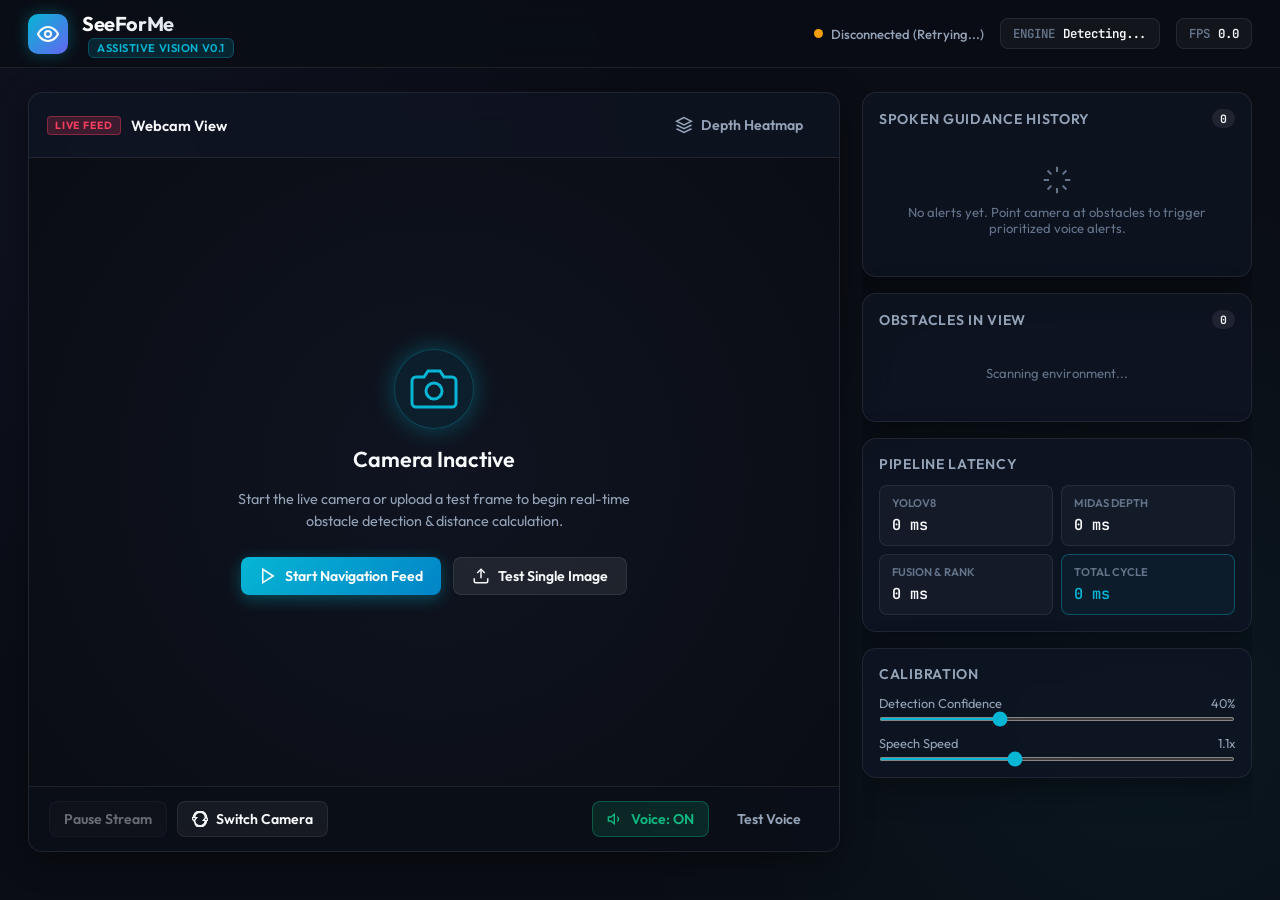
==== frontend/index.html @ 870d6bdd "feat: Implement SeeForMe perception pipeline, FastAPI backend, and dashboard" ====
<!DOCTYPE html>
<html lang="en">
<head>
  <meta charset="UTF-8">
  <meta name="viewport" content="width=device-width, initial-scale=1.0">
  <title>SeeForMe — AI Assistive Navigation</title>
  <link rel="preconnect" href="https://fonts.googleapis.com">
  <link rel="preconnect" href="https://fonts.gstatic.com" crossorigin>
  <link href="https://fonts.googleapis.com/css2?family=Outfit:wght@300;400;500;600;700&family=JetBrains+Mono:wght@400;500;600&display=swap" rel="stylesheet">
  <link rel="stylesheet" href="style.css">
</head>
<body>
  <div class="app-shell">
    <!-- Top Navigation Bar -->
    <header class="top-nav">
      <div class="brand">
        <div class="brand-icon">
          <svg width="24" height="24" viewBox="0 0 24 24" fill="none" stroke="currentColor" stroke-width="2" stroke-linecap="round" stroke-linejoin="round">
            <path d="M2 12s3-7 10-7 10 7 10 7-3 7-10 7-10-7-10-7Z"/>
            <circle cx="12" cy="12" r="3"/>
          </svg>
        </div>
        <div class="brand-text">
          <h1>SeeForMe</h1>
          <span class="badge">Assistive Vision v0.1</span>
        </div>
      </div>

      <div class="header-status">
        <div class="status-indicator">
          <span class="status-dot pulse" id="conn-dot"></span>
          <span id="conn-status">Connecting...</span>
        </div>
        <div class="hardware-chip" id="hw-chip">
          <span class="chip-label">ENGINE</span>
          <span class="chip-val" id="hw-name">Detecting...</span>
        </div>
        <div class="fps-chip">
          <span class="chip-label">FPS</span>
          <span class="chip-val" id="fps-val">0.0</span>
        </div>
      </div>
    </header>

    <!-- Main Workspace Grid -->
    <main class="main-layout">
      <!-- Left: Vision Feeds Area -->
      <section class="viewport-section">
        <div class="video-container glass-panel">
          <div class="viewport-header">
            <div class="feed-title">
              <span class="live-tag">LIVE FEED</span>
              <span id="active-cam-label">Webcam View</span>
            </div>
            <div class="viewport-actions">
              <button id="toggle-depth-btn" class="btn btn-ghost" title="Toggle Depth Map Overlay">
                <svg width="18" height="18" viewBox="0 0 24 24" fill="none" stroke="currentColor" stroke-width="2">
                  <polygon points="12 2 2 7 12 12 22 7 12 2"/>
                  <polyline points="2 17 12 22 22 17"/>
                  <polyline points="2 12 12 17 22 12"/>
                </svg>
                <span>Depth Heatmap</span>
              </button>
            </div>
          </div>

          <!-- Video & Overlay Canvas Container -->
          <div class="media-stage" id="media-stage">
            <video id="webcam" playsinline autoplay muted></video>
            <canvas id="overlay-canvas"></canvas>
            <!-- Depth Colormap Feed Overlay -->
            <img id="depth-img" alt="Depth Map" style="display: none;" />

            <!-- Idle / Start Placeholder Overlay -->
            <div class="viewport-idle-cover" id="idle-cover">
              <div class="idle-content">
                <div class="idle-icon-ring">
                  <svg width="48" height="48" viewBox="0 0 24 24" fill="none" stroke="currentColor" stroke-width="1.5">
                    <path d="M23 19a2 2 0 0 1-2 2H3a2 2 0 0 1-2-2V8a2 2 0 0 1 2-2h4l2-3h6l2 3h4a2 2 0 0 1 2 2z"/>
                    <circle cx="12" cy="13" r="4"/>
                  </svg>
                </div>
                <h3>Camera Inactive</h3>
                <p>Start the live camera or upload a test frame to begin real-time obstacle detection & distance calculation.</p>
                <div class="idle-actions">
                  <button id="start-cam-btn" class="btn btn-primary">
                    <svg width="18" height="18" viewBox="0 0 24 24" fill="none" stroke="currentColor" stroke-width="2">
                      <polygon points="5 3 19 12 5 21 5 3"/>
                    </svg>
                    <span>Start Navigation Feed</span>
                  </button>
                  <label class="btn btn-secondary file-upload-btn">
                    <input type="file" id="file-input" accept="image/*" style="display:none;">
                    <svg width="18" height="18" viewBox="0 0 24 24" fill="none" stroke="currentColor" stroke-width="2">
                      <path d="M21 15v4a2 2 0 0 1-2 2H5a2 2 0 0 1-2-2v-4"/>
                      <polyline points="17 8 12 3 7 8"/>
                      <line x1="12" y1="3" x2="12" y2="15"/>
                    </svg>
                    <span>Test Single Image</span>
                  </label>
                </div>
              </div>
            </div>

            <!-- Active Voice Toast Banner -->
            <div class="voice-alert-banner" id="voice-toast" style="display:none;">
              <div class="speaker-icon pulse">
                <svg width="22" height="22" viewBox="0 0 24 24" fill="none" stroke="currentColor" stroke-width="2">
                  <polygon points="11 5 6 9 2 9 2 15 6 15 11 19 11 5"/>
                  <path d="M19.07 4.93a10 10 0 0 1 0 14.14M15.54 8.46a5 5 0 0 1 0 7.07"/>
                </svg>
              </div>
              <div class="toast-content">
                <span class="toast-title">VOICE ALERT</span>
                <span class="toast-text" id="voice-toast-msg">Person, 2 meters ahead, slightly left.</span>
              </div>
            </div>
          </div>

          <!-- Bottom Control Bar -->
          <div class="feed-controls">
            <div class="control-group">
              <button id="cam-toggle-stream-btn" class="btn btn-control" disabled>
                <span id="cam-toggle-text">Pause Stream</span>
              </button>
              <button id="cam-flip-btn" class="btn btn-control" title="Switch Front/Back Camera">
                <svg width="16" height="16" viewBox="0 0 24 24" fill="none" stroke="currentColor" stroke-width="2">
                  <path d="M20 10c0-4.418-3.582-8-8-8s-8 3.582-8 8h3l-4 5-4-5h3c0-5.523 4.477-10 10-10s10 4.477 10 10z"/>
                  <path d="M4 14c0 4.418 3.582 8 8 8s8-3.582 8-8h-3l4-5 4 5h-3c0 5.523-4.477 10-10 10S4 19.523 4 14z"/>
                </svg>
                <span>Switch Camera</span>
              </button>
            </div>

            <div class="control-group audio-controls">
              <button id="audio-toggle-btn" class="btn btn-control active-audio" title="Toggle Spoken Speech">
                <svg id="audio-icon-on" width="16" height="16" viewBox="0 0 24 24" fill="none" stroke="currentColor" stroke-width="2">
                  <polygon points="11 5 6 9 2 9 2 15 6 15 11 19 11 5"/>
                  <path d="M15.54 8.46a5 5 0 0 1 0 7.07"/>
                </svg>
                <span id="audio-btn-text">Voice: ON</span>
              </button>
              <button id="test-speech-btn" class="btn btn-ghost" title="Test Web Speech Synthesis">
                <span>Test Voice</span>
              </button>
            </div>
          </div>
        </div>
      </section>

      <!-- Right: Telemetry, Alerts & Settings -->
      <aside class="sidebar-section">
        <!-- Spoken Alerts Log Card -->
        <div class="card glass-panel alerts-card">
          <div class="card-header">
            <h3>Spoken Guidance History</h3>
            <span class="count-badge" id="alerts-count">0</span>
          </div>
          <div class="alerts-log-container" id="alerts-log">
            <div class="empty-state" id="empty-alerts-placeholder">
              <svg width="32" height="32" viewBox="0 0 24 24" fill="none" stroke="currentColor" stroke-width="1.5">
                <path d="M12 2v4m0 12v4M4.93 4.93l2.83 2.83m8.48 8.48l2.83 2.83M2 12h4m12 0h4M4.93 19.07l2.83-2.83m8.48-8.48l2.83-2.83"/>
              </svg>
              <p>No alerts yet. Point camera at obstacles to trigger prioritized voice alerts.</p>
            </div>
          </div>
        </div>

        <!-- Real-time Obstacles in View -->
        <div class="card glass-panel objects-card">
          <div class="card-header">
            <h3>Obstacles in View</h3>
            <span class="count-badge" id="objects-count">0</span>
          </div>
          <div class="objects-list-container" id="objects-list">
            <div class="empty-state">
              <p>Scanning environment...</p>
            </div>
          </div>
        </div>

        <!-- Latency & Pipeline Metrics -->
        <div class="card glass-panel telemetry-card">
          <div class="card-header">
            <h3>Pipeline Latency</h3>
          </div>
          <div class="telemetry-grid">
            <div class="metric-box">
              <span class="metric-label">YOLOv8</span>
              <span class="metric-value" id="t-yolo">0 ms</span>
            </div>
            <div class="metric-box">
              <span class="metric-label">MiDaS Depth</span>
              <span class="metric-value" id="t-depth">0 ms</span>
            </div>
            <div class="metric-box">
              <span class="metric-label">Fusion & Rank</span>
              <span class="metric-value" id="t-fusion">0 ms</span>
            </div>
            <div class="metric-box highlight">
              <span class="metric-label">Total Cycle</span>
              <span class="metric-value" id="t-total">0 ms</span>
            </div>
          </div>
        </div>

        <!-- Tuning & Calibration Sliders -->
        <div class="card glass-panel settings-card">
          <div class="card-header">
            <h3>Calibration</h3>
          </div>
          <div class="settings-content">
            <div class="slider-control">
              <div class="slider-header">
                <label for="conf-slider">Detection Confidence</label>
                <span id="conf-val-label">40%</span>
              </div>
              <input type="range" id="conf-slider" min="20" max="80" value="40" step="5">
            </div>

            <div class="slider-control">
              <div class="slider-header">
                <label for="rate-slider">Speech Speed</label>
                <span id="rate-val-label">1.1x</span>
              </div>
              <input type="range" id="rate-slider" min="0.8" max="1.6" value="1.1" step="0.1">
            </div>
          </div>
        </div>
      </aside>
    </main>
  </div>

  <script src="app.js"></script>
</body>
</html>
---- frontend/style.css ----
:root {
  --bg-primary: #0a0d14;
  --bg-secondary: #101522;
  --bg-tertiary: #171f33;
  --panel-bg: rgba(16, 22, 36, 0.72);
  --panel-border: rgba(255, 255, 255, 0.08);
  --panel-hover: rgba(255, 255, 255, 0.12);

  --accent-cyan: #06b6d4;
  --accent-cyan-glow: rgba(6, 182, 212, 0.35);
  --accent-emerald: #10b981;
  --accent-amber: #f59e0b;
  --accent-rose: #f43f5e;
  --accent-indigo: #6366f1;

  --text-main: #f8fafc;
  --text-muted: #94a3b8;
  --text-faint: #64748b;

  --font-display: 'Outfit', -apple-system, BlinkMacSystemFont, sans-serif;
  --font-mono: 'JetBrains Mono', monospace;

  --radius-sm: 8px;
  --radius-md: 14px;
  --radius-lg: 20px;
}

* {
  box-sizing: border-box;
  margin: 0;
  padding: 0;
}

body {
  background-color: var(--bg-primary);
  color: var(--text-main);
  font-family: var(--font-display);
  min-height: 100vh;
  overflow-x: hidden;
  background-image: 
    radial-gradient(circle at 10% 20%, rgba(99, 102, 241, 0.06) 0%, transparent 40%),
    radial-gradient(circle at 90% 80%, rgba(6, 182, 212, 0.06) 0%, transparent 40%);
}

.app-shell {
  display: flex;
  flex-direction: column;
  min-height: 100vh;
}

/* Glassmorphism panel helper */
.glass-panel {
  background: var(--panel-bg);
  backdrop-filter: blur(16px);
  -webkit-backdrop-filter: blur(16px);
  border: 1px solid var(--panel-border);
  border-radius: var(--radius-md);
  box-shadow: 0 8px 32px 0 rgba(0, 0, 0, 0.36);
}

/* Top Navigation Bar */
.top-nav {
  height: 68px;
  display: flex;
  align-items: center;
  justify-content: space-between;
  padding: 0 28px;
  border-bottom: 1px solid var(--panel-border);
  background: rgba(10, 13, 20, 0.85);
  backdrop-filter: blur(12px);
  position: sticky;
  top: 0;
  z-index: 50;
}

.brand {
  display: flex;
  align-items: center;
  gap: 14px;
}

.brand-icon {
  width: 40px;
  height: 40px;
  border-radius: 10px;
  background: linear-gradient(135deg, var(--accent-cyan), var(--accent-indigo));
  display: flex;
  align-items: center;
  justify-content: center;
  color: #fff;
  box-shadow: 0 0 16px var(--accent-cyan-glow);
}

.brand-text h1 {
  font-size: 1.25rem;
  font-weight: 700;
  letter-spacing: -0.02em;
  background: linear-gradient(to right, #ffffff, #cbd5e1);
  -webkit-background-clip: text;
  -webkit-text-fill-color: transparent;
}

.badge {
  font-size: 0.7rem;
  font-weight: 600;
  text-transform: uppercase;
  letter-spacing: 0.05em;
  background: rgba(6, 182, 212, 0.15);
  color: var(--accent-cyan);
  padding: 2px 8px;
  border-radius: 6px;
  border: 1px solid rgba(6, 182, 212, 0.3);
  margin-left: 6px;
}

.header-status {
  display: flex;
  align-items: center;
  gap: 16px;
}

.status-indicator {
  display: flex;
  align-items: center;
  gap: 8px;
  font-size: 0.82rem;
  font-weight: 500;
  color: var(--text-muted);
}

.status-dot {
  width: 9px;
  height: 9px;
  border-radius: 50%;
  background-color: var(--accent-amber);
}

.status-dot.active {
  background-color: var(--accent-emerald);
  box-shadow: 0 0 10px rgba(16, 185, 129, 0.6);
}

.pulse {
  animation: pulse-glow 2s infinite ease-in-out;
}

@keyframes pulse-glow {
  0%, 100% { opacity: 1; transform: scale(1); }
  50% { opacity: 0.5; transform: scale(0.9); }
}

.hardware-chip, .fps-chip {
  display: flex;
  align-items: center;
  gap: 8px;
  background: rgba(255, 255, 255, 0.04);
  border: 1px solid var(--panel-border);
  padding: 6px 12px;
  border-radius: 8px;
  font-family: var(--font-mono);
  font-size: 0.78rem;
}

.chip-label {
  color: var(--text-faint);
  font-weight: 600;
}

.chip-val {
  color: var(--text-main);
  font-weight: 600;
}

/* Main Layout Grid */
.main-layout {
  flex: 1;
  display: grid;
  grid-template-columns: 1fr 390px;
  gap: 22px;
  padding: 24px 28px;
  max-width: 1720px;
  width: 100%;
  margin: 0 auto;
}

@media (max-width: 1080px) {
  .main-layout {
    grid-template-columns: 1fr;
  }
}

/* Left: Viewport Section */
.viewport-section {
  display: flex;
  flex-direction: column;
}

.video-container {
  position: relative;
  display: flex;
  flex-direction: column;
  overflow: hidden;
  height: calc(100vh - 140px);
  min-height: 540px;
}

.viewport-header {
  display: flex;
  align-items: center;
  justify-content: space-between;
  padding: 14px 18px;
  border-bottom: 1px solid var(--panel-border);
}

.feed-title {
  display: flex;
  align-items: center;
  gap: 10px;
  font-weight: 600;
  font-size: 0.92rem;
}

.live-tag {
  background: rgba(244, 63, 94, 0.2);
  color: var(--accent-rose);
  border: 1px solid rgba(244, 63, 94, 0.4);
  font-size: 0.65rem;
  font-weight: 700;
  letter-spacing: 0.08em;
  padding: 2px 7px;
  border-radius: 4px;
}

/* Stage Area (Video + Canvas + Depth Overlay) */
.media-stage {
  position: relative;
  flex: 1;
  background: #000;
  display: flex;
  align-items: center;
  justify-content: center;
  overflow: hidden;
}

#webcam, #overlay-canvas, #depth-img {
  position: absolute;
  top: 0;
  left: 0;
  width: 100%;
  height: 100%;
  object-fit: contain;
}

#overlay-canvas {
  z-index: 10;
  pointer-events: none;
}

#depth-img {
  z-index: 5;
  opacity: 0.9;
  filter: contrast(1.1);
}

/* Idle Cover Placeholder */
.viewport-idle-cover {
  position: absolute;
  inset: 0;
  background: radial-gradient(circle at center, rgba(16, 21, 34, 0.95), rgba(10, 13, 20, 0.98));
  display: flex;
  align-items: center;
  justify-content: center;
  z-index: 20;
  padding: 24px;
}

.idle-content {
  text-align: center;
  max-width: 440px;
  display: flex;
  flex-direction: column;
  align-items: center;
  gap: 16px;
}

.idle-icon-ring {
  width: 80px;
  height: 80px;
  border-radius: 50%;
  background: rgba(6, 182, 212, 0.08);
  border: 1px solid rgba(6, 182, 212, 0.25);
  display: flex;
  align-items: center;
  justify-content: center;
  color: var(--accent-cyan);
  box-shadow: 0 0 24px var(--accent-cyan-glow);
}

.idle-content h3 {
  font-size: 1.35rem;
  font-weight: 600;
}

.idle-content p {
  color: var(--text-muted);
  font-size: 0.9rem;
  line-height: 1.5;
}

.idle-actions {
  display: flex;
  gap: 12px;
  margin-top: 8px;
}

/* Voice Toast Banner */
.voice-alert-banner {
  position: absolute;
  bottom: 20px;
  left: 50%;
  transform: translateX(-50%);
  background: rgba(16, 22, 36, 0.88);
  border: 1px solid var(--accent-cyan);
  box-shadow: 0 8px 32px var(--accent-cyan-glow);
  backdrop-filter: blur(12px);
  padding: 12px 20px;
  border-radius: 30px;
  display: flex;
  align-items: center;
  gap: 14px;
  z-index: 30;
  max-width: 90%;
  animation: slide-up 0.3s cubic-bezier(0.16, 1, 0.3, 1);
}

@keyframes slide-up {
  from { opacity: 0; transform: translate(-50%, 15px); }
  to { opacity: 1; transform: translate(-50%, 0); }
}

.speaker-icon {
  color: var(--accent-cyan);
  display: flex;
  align-items: center;
}

.toast-content {
  display: flex;
  flex-direction: column;
}

.toast-title {
  font-size: 0.65rem;
  font-weight: 700;
  letter-spacing: 0.08em;
  color: var(--accent-cyan);
}

.toast-text {
  font-size: 0.95rem;
  font-weight: 600;
  color: #fff;
}

/* Feed Controls Bar */
.feed-controls {
  padding: 14px 20px;
  border-top: 1px solid var(--panel-border);
  display: flex;
  align-items: center;
  justify-content: space-between;
  background: rgba(10, 13, 20, 0.7);
}

.control-group {
  display: flex;
  align-items: center;
  gap: 10px;
}

/* Buttons */
.btn {
  display: inline-flex;
  align-items: center;
  gap: 8px;
  font-family: var(--font-display);
  font-size: 0.88rem;
  font-weight: 600;
  padding: 9px 18px;
  border-radius: var(--radius-sm);
  cursor: pointer;
  transition: all 0.2s ease;
  border: none;
}

.btn-primary {
  background: linear-gradient(135deg, var(--accent-cyan), #0284c7);
  color: #fff;
  box-shadow: 0 4px 16px var(--accent-cyan-glow);
}

.btn-primary:hover {
  transform: translateY(-1px);
  box-shadow: 0 6px 20px var(--accent-cyan-glow);
}

.btn-secondary {
  background: rgba(255, 255, 255, 0.08);
  color: var(--text-main);
  border: 1px solid var(--panel-border);
}

.btn-secondary:hover {
  background: rgba(255, 255, 255, 0.14);
}

.btn-control {
  background: rgba(255, 255, 255, 0.05);
  color: var(--text-main);
  border: 1px solid var(--panel-border);
  padding: 8px 14px;
}

.btn-control:hover:not(:disabled) {
  background: rgba(255, 255, 255, 0.1);
  border-color: var(--panel-hover);
}

.btn-control:disabled {
  opacity: 0.4;
  cursor: not-allowed;
}

.btn-control.active-audio {
  background: rgba(16, 185, 129, 0.15);
  color: var(--accent-emerald);
  border-color: rgba(16, 185, 129, 0.35);
}

.btn-ghost {
  background: transparent;
  color: var(--text-muted);
}

.btn-ghost:hover {
  color: var(--text-main);
  background: rgba(255, 255, 255, 0.05);
}

/* Sidebar & Cards */
.sidebar-section {
  display: flex;
  flex-direction: column;
  gap: 16px;
  overflow-y: auto;
  max-height: calc(100vh - 140px);
}

.card {
  padding: 16px;
  display: flex;
  flex-direction: column;
}

.card-header {
  display: flex;
  align-items: center;
  justify-content: space-between;
  margin-bottom: 12px;
}

.card-header h3 {
  font-size: 0.88rem;
  font-weight: 600;
  text-transform: uppercase;
  letter-spacing: 0.05em;
  color: var(--text-muted);
}

.count-badge {
  font-size: 0.72rem;
  font-family: var(--font-mono);
  font-weight: 600;
  background: rgba(255, 255, 255, 0.08);
  padding: 2px 8px;
  border-radius: 12px;
  color: var(--text-main);
}

/* Alerts Log */
.alerts-log-container {
  display: flex;
  flex-direction: column;
  gap: 8px;
  max-height: 180px;
  overflow-y: auto;
}

.alert-item {
  display: flex;
  align-items: flex-start;
  gap: 10px;
  background: rgba(255, 255, 255, 0.03);
  border-left: 3px solid var(--accent-cyan);
  padding: 8px 12px;
  border-radius: 4px;
  font-size: 0.84rem;
  animation: fade-in 0.25s ease;
}

.alert-item.urgent {
  border-left-color: var(--accent-rose);
  background: rgba(244, 63, 94, 0.08);
}

.alert-time {
  font-family: var(--font-mono);
  font-size: 0.72rem;
  color: var(--text-faint);
  margin-top: 2px;
}

.alert-text {
  flex: 1;
  color: var(--text-main);
  font-weight: 500;
}

@keyframes fade-in {
  from { opacity: 0; transform: translateY(-4px); }
  to { opacity: 1; transform: translateY(0); }
}

/* Objects List */
.objects-list-container {
  display: flex;
  flex-direction: column;
  gap: 6px;
  max-height: 150px;
  overflow-y: auto;
}

.object-pill {
  display: flex;
  align-items: center;
  justify-content: space-between;
  background: rgba(255, 255, 255, 0.04);
  padding: 6px 12px;
  border-radius: 6px;
  font-size: 0.82rem;
}

.obj-name {
  font-weight: 600;
  text-transform: capitalize;
}

.obj-meta {
  display: flex;
  align-items: center;
  gap: 8px;
}

.dist-tag {
  font-family: var(--font-mono);
  font-size: 0.75rem;
  font-weight: 600;
  padding: 2px 6px;
  border-radius: 4px;
  background: rgba(6, 182, 212, 0.15);
  color: var(--accent-cyan);
}

.dist-tag.close {
  background: rgba(244, 63, 94, 0.2);
  color: var(--accent-rose);
}

.bearing-tag {
  color: var(--text-muted);
  font-size: 0.74rem;
}

/* Telemetry Grid */
.telemetry-grid {
  display: grid;
  grid-template-columns: 1fr 1fr;
  gap: 8px;
}

.metric-box {
  background: rgba(255, 255, 255, 0.03);
  border: 1px solid var(--panel-border);
  padding: 10px 12px;
  border-radius: 8px;
  display: flex;
  flex-direction: column;
  gap: 4px;
}

.metric-box.highlight {
  border-color: rgba(6, 182, 212, 0.35);
  background: rgba(6, 182, 212, 0.05);
}

.metric-label {
  font-size: 0.7rem;
  font-weight: 600;
  color: var(--text-faint);
  text-transform: uppercase;
}

.metric-value {
  font-family: var(--font-mono);
  font-size: 0.95rem;
  font-weight: 600;
  color: var(--text-main);
}

.metric-box.highlight .metric-value {
  color: var(--accent-cyan);
}

/* Settings Sliders */
.settings-content {
  display: flex;
  flex-direction: column;
  gap: 14px;
}

.slider-control {
  display: flex;
  flex-direction: column;
  gap: 6px;
}

.slider-header {
  display: flex;
  justify-content: space-between;
  font-size: 0.8rem;
  color: var(--text-muted);
}

input[type="range"] {
  accent-color: var(--accent-cyan);
  height: 4px;
  border-radius: 2px;
  background: rgba(255, 255, 255, 0.1);
  cursor: pointer;
}

.empty-state {
  text-align: center;
  color: var(--text-faint);
  font-size: 0.82rem;
  padding: 24px 12px;
  display: flex;
  flex-direction: column;
  align-items: center;
  gap: 8px;
}
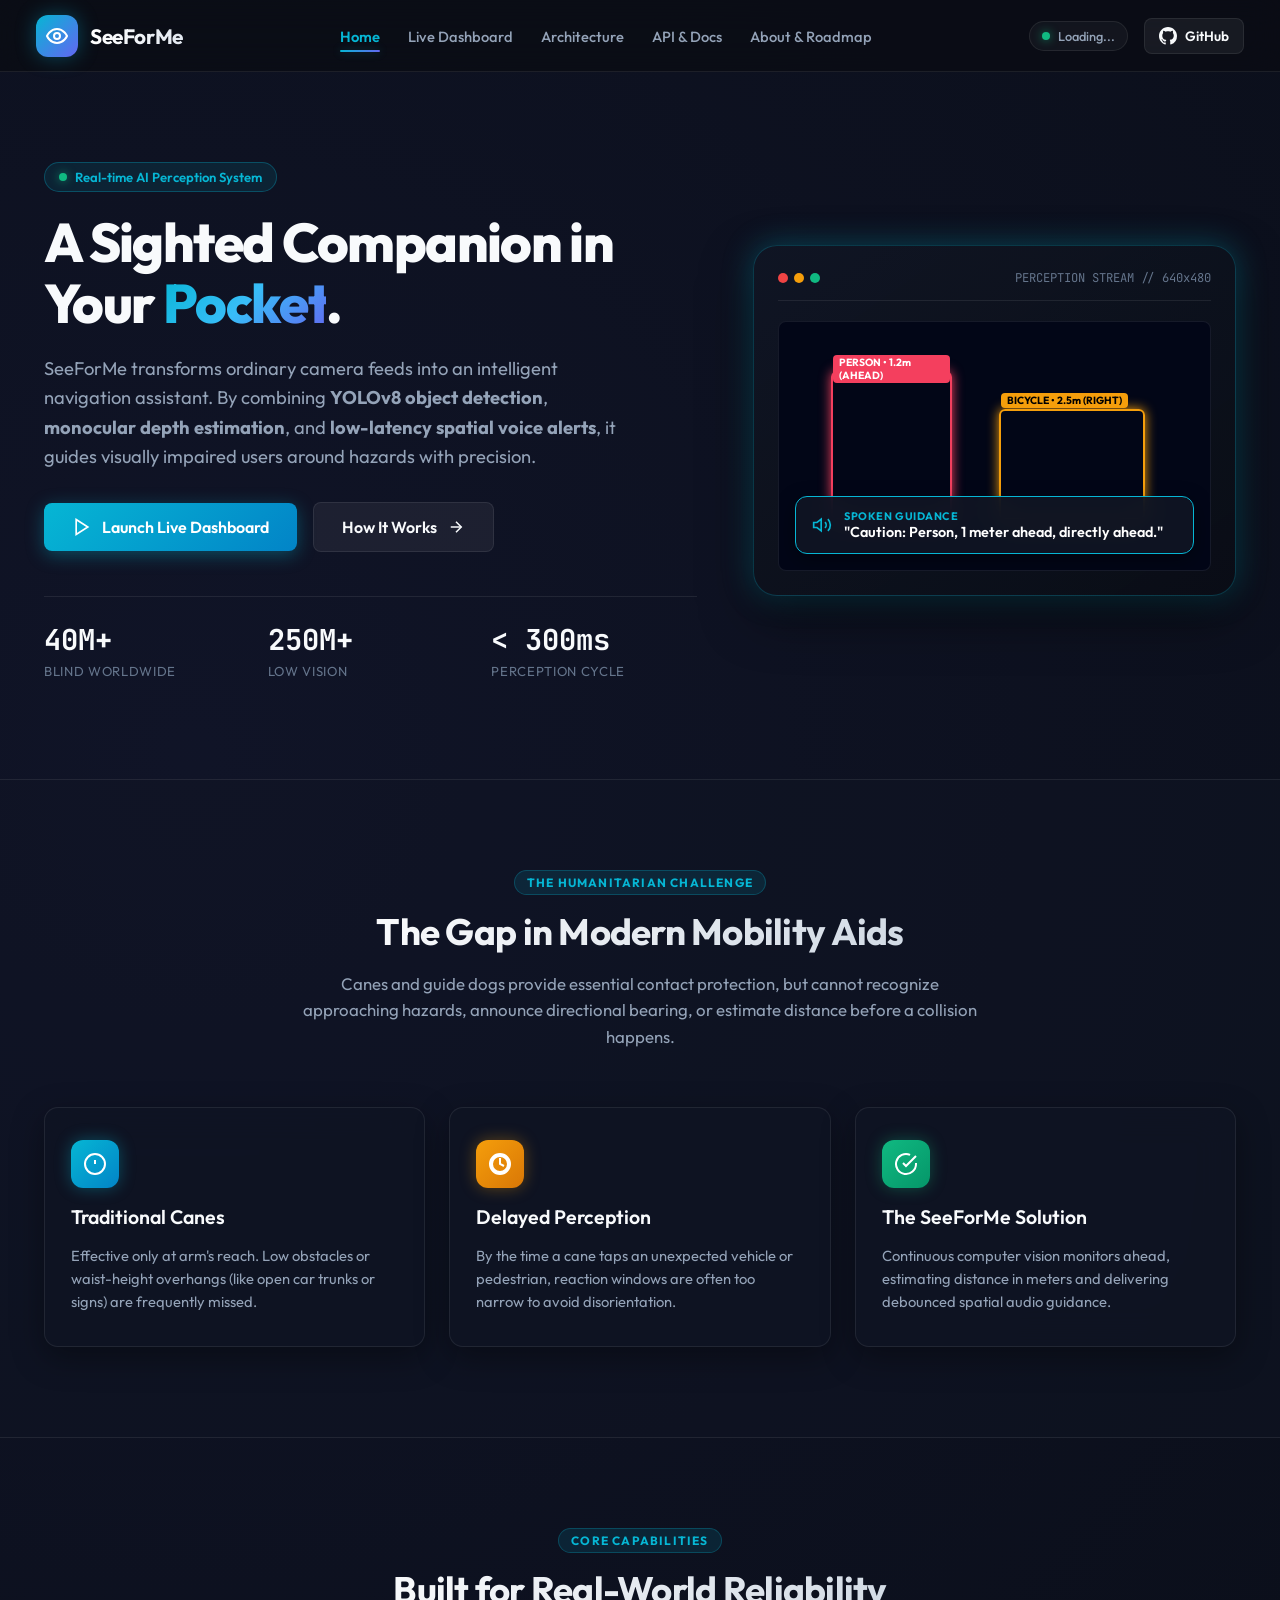
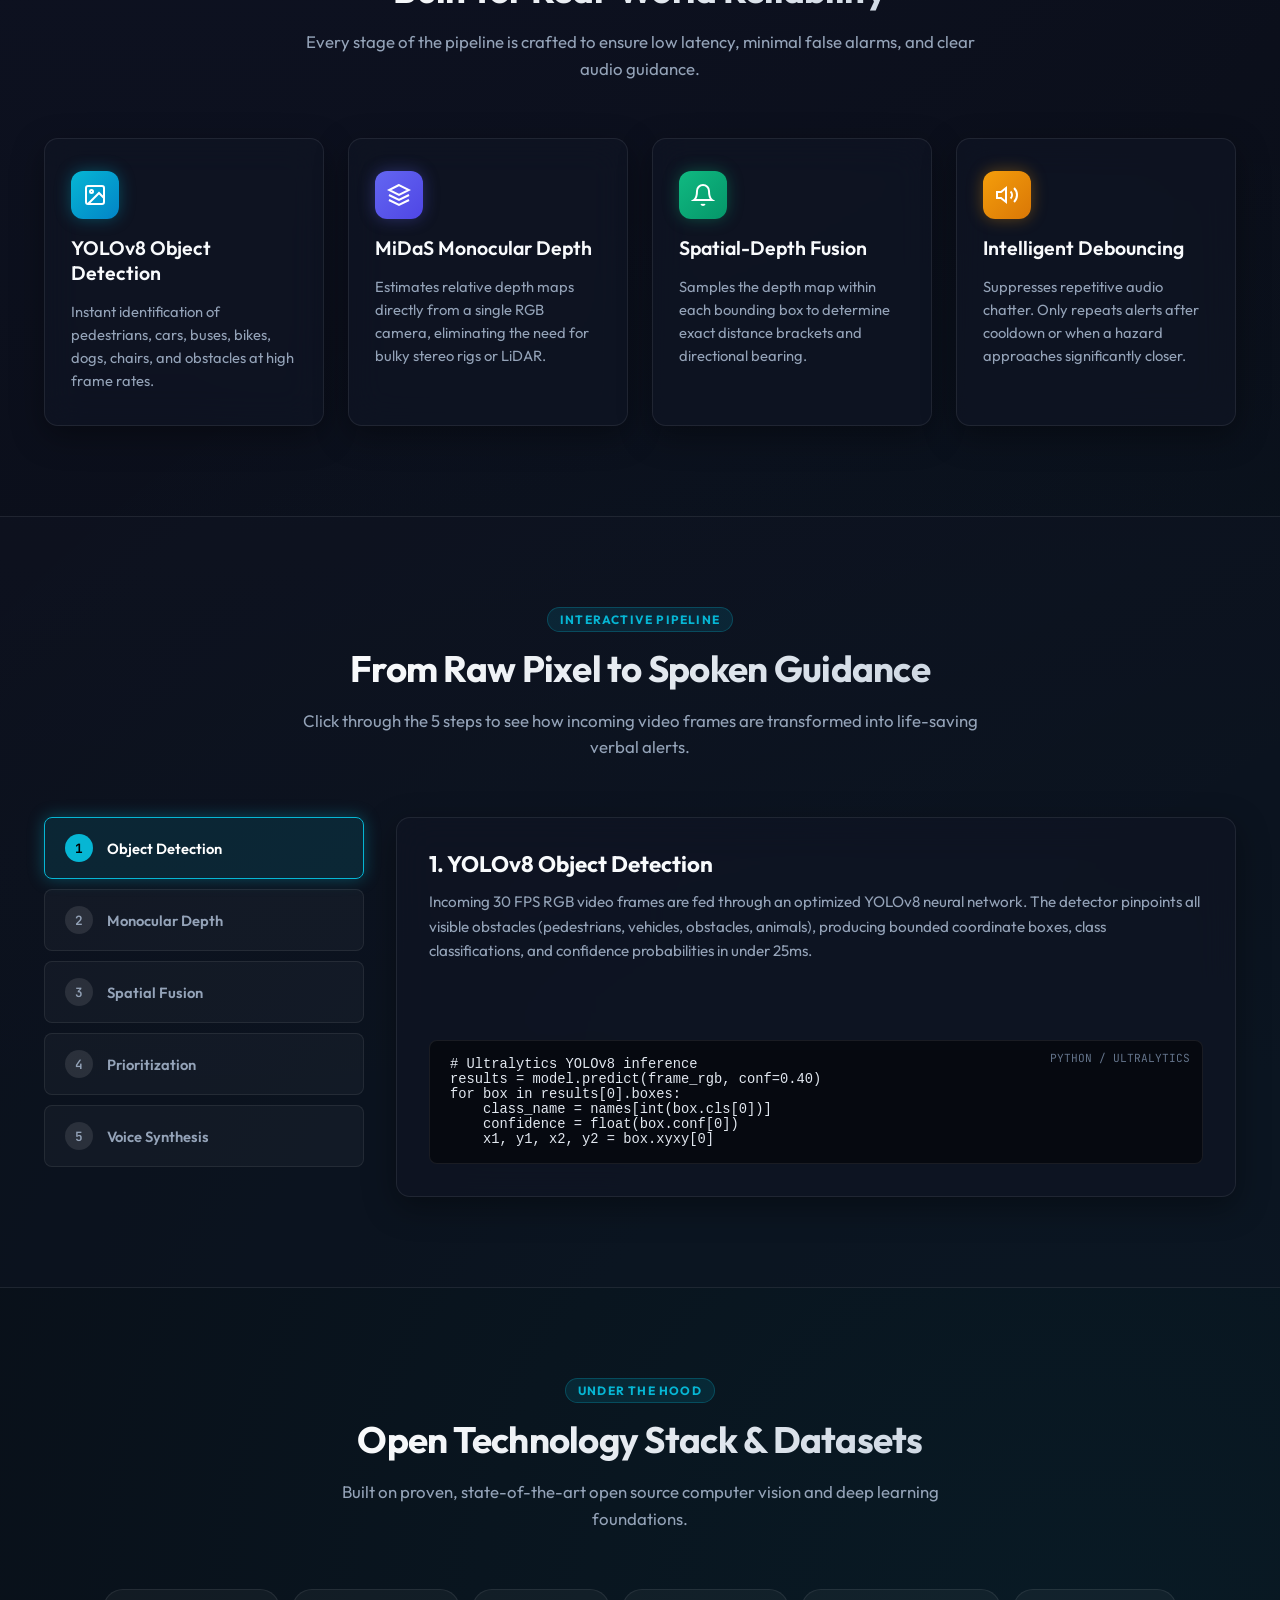
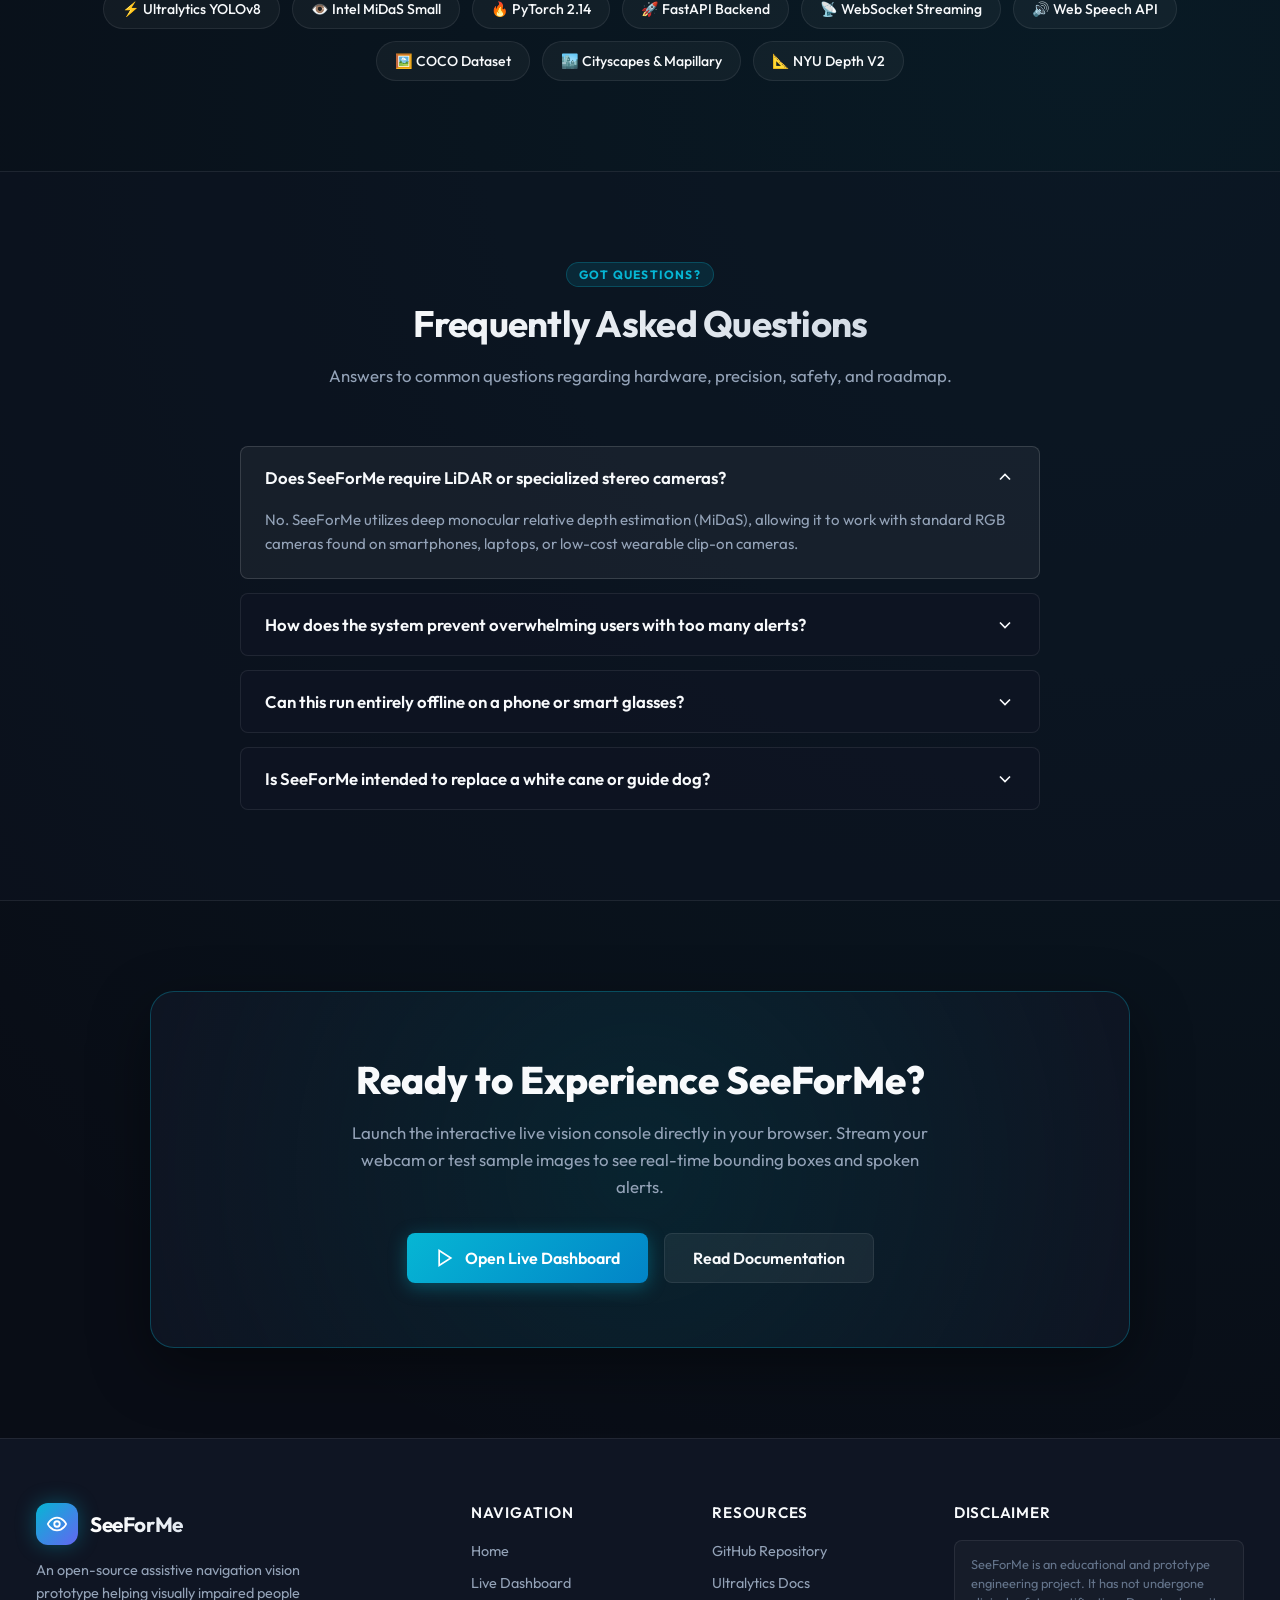
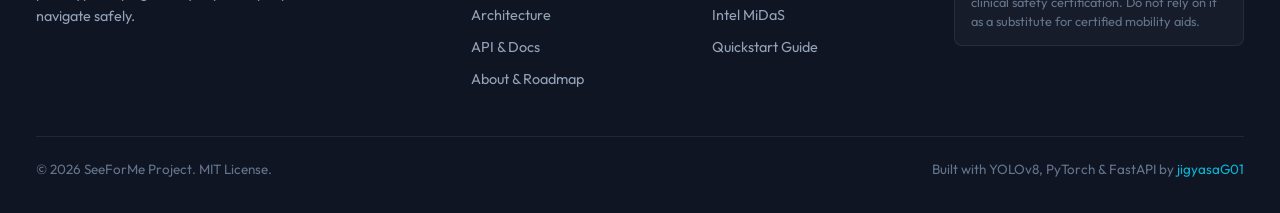
==== commit f96aa637: "feat: Add multi-page web platform and fix test image preview layer" ====
--- a/frontend/index.html
+++ b/frontend/index.html
@@ -3,234 +3,473 @@
 <head>
   <meta charset="UTF-8">
   <meta name="viewport" content="width=device-width, initial-scale=1.0">
-  <title>SeeForMe — AI Assistive Navigation</title>
+  <title>SeeForMe — AI Assistive Navigation for the Visually Impaired</title>
+  <meta name="description" content="A real-time computer vision pipeline that acts like a sighted companion, detecting hazards, estimating distances, and delivering spoken spatial alerts.">
   <link rel="preconnect" href="https://fonts.googleapis.com">
   <link rel="preconnect" href="https://fonts.gstatic.com" crossorigin>
-  <link href="https://fonts.googleapis.com/css2?family=Outfit:wght@300;400;500;600;700&family=JetBrains+Mono:wght@400;500;600&display=swap" rel="stylesheet">
+  <link href="https://fonts.googleapis.com/css2?family=Outfit:wght@300;400;500;600;700;800&family=JetBrains+Mono:wght@400;500;600&display=swap" rel="stylesheet">
   <link rel="stylesheet" href="style.css">
 </head>
-<body>
-  <div class="app-shell">
-    <!-- Top Navigation Bar -->
-    <header class="top-nav">
-      <div class="brand">
-        <div class="brand-icon">
-          <svg width="24" height="24" viewBox="0 0 24 24" fill="none" stroke="currentColor" stroke-width="2" stroke-linecap="round" stroke-linejoin="round">
-            <path d="M2 12s3-7 10-7 10 7 10 7-3 7-10 7-10-7-10-7Z"/>
-            <circle cx="12" cy="12" r="3"/>
-          </svg>
-        </div>
-        <div class="brand-text">
-          <h1>SeeForMe</h1>
-          <span class="badge">Assistive Vision v0.1</span>
-        </div>
-      </div>
-
-      <div class="header-status">
-        <div class="status-indicator">
-          <span class="status-dot pulse" id="conn-dot"></span>
-          <span id="conn-status">Connecting...</span>
-        </div>
-        <div class="hardware-chip" id="hw-chip">
-          <span class="chip-label">ENGINE</span>
-          <span class="chip-val" id="hw-name">Detecting...</span>
-        </div>
-        <div class="fps-chip">
-          <span class="chip-label">FPS</span>
-          <span class="chip-val" id="fps-val">0.0</span>
-        </div>
-      </div>
-    </header>
-
-    <!-- Main Workspace Grid -->
-    <main class="main-layout">
-      <!-- Left: Vision Feeds Area -->
-      <section class="viewport-section">
-        <div class="video-container glass-panel">
-          <div class="viewport-header">
-            <div class="feed-title">
-              <span class="live-tag">LIVE FEED</span>
-              <span id="active-cam-label">Webcam View</span>
+<body class="page-wrapper">
+  <!-- Global Top Navigation -->
+  <header class="site-nav">
+    <a href="index.html" class="brand-link">
+      <div class="brand-icon">
+        <svg width="24" height="24" viewBox="0 0 24 24" fill="none" stroke="currentColor" stroke-width="2">
+          <path d="M2 12s3-7 10-7 10 7 10 7-3 7-10 7-10-7-10-7Z"/>
+          <circle cx="12" cy="12" r="3"/>
+        </svg>
+      </div>
+      <div class="brand-text">
+        <h1>SeeForMe</h1>
+      </div>
+    </a>
+
+    <ul class="nav-links" id="nav-links">
+      <li><a href="index.html" class="nav-link active">Home</a></li>
+      <li><a href="dashboard.html" class="nav-link">Live Dashboard</a></li>
+      <li><a href="architecture.html" class="nav-link">Architecture</a></li>
+      <li><a href="docs.html" class="nav-link">API & Docs</a></li>
+      <li><a href="about.html" class="nav-link">About & Roadmap</a></li>
+    </ul>
+
+    <div class="nav-actions">
+      <div class="status-pill" id="engine-status-pill">
+        <span class="status-dot online" id="conn-dot"></span>
+        <span id="hw-name">Loading...</span>
+      </div>
+      <a href="https://github.com/jigyasaG01/SeeForMe" target="_blank" rel="noopener noreferrer" class="github-btn">
+        <svg width="18" height="18" viewBox="0 0 24 24" fill="currentColor">
+          <path d="M12 0C5.37 0 0 5.37 0 12c0 5.31 3.435 9.795 8.205 11.385.6.105.825-.255.825-.57 0-.285-.015-1.23-.015-2.235-3.015.555-3.795-.735-4.035-1.41-.135-.345-.72-1.41-1.23-1.695-.42-.225-1.02-.78-.015-.795.945-.015 1.62.87 1.845 1.23 1.08 1.815 2.805 1.305 3.495.99.105-.78.42-1.305.765-1.605-2.67-.3-5.46-1.335-5.46-5.925 0-1.305.465-2.385 1.23-3.225-.12-.3-.54-1.53.12-3.18 0 0 1.005-.315 3.3 1.23.96-.27 1.98-.405 3-.405s2.04.135 3 .405c2.295-1.56 3.3-1.23 3.3-1.23.66 1.65.24 2.88.12 3.18.765.84 1.23 1.905 1.23 3.225 0 4.605-2.805 5.625-5.475 5.925.435.375.81 1.095.81 2.22 0 1.605-.015 2.895-.015 3.3 0 .315.225.69.825.57A12.02 12.02 0 0024 12c0-6.63-5.37-12-12-12z"/>
+        </svg>
+        <span>GitHub</span>
+      </a>
+      <button class="mobile-menu-btn" id="mobile-menu-btn" aria-label="Toggle Menu">
+        <svg width="24" height="24" viewBox="0 0 24 24" fill="none" stroke="currentColor" stroke-width="2">
+          <line x1="3" y1="12" x2="21" y2="12"/>
+          <line x1="3" y1="6" x2="21" y2="6"/>
+          <line x1="3" y1="18" x2="21" y2="18"/>
+        </svg>
+      </button>
+    </div>
+  </header>
+
+  <!-- Hero Section -->
+  <section class="hero">
+    <div class="container">
+      <div class="hero-grid">
+        <div class="hero-content">
+          <div class="hero-pill">
+            <span class="status-dot online"></span>
+            <span>Real-time AI Perception System</span>
+          </div>
+          <h2 class="hero-title">
+            A Sighted Companion in Your <span class="gradient-text">Pocket</span>.
+          </h2>
+          <p class="hero-desc">
+            SeeForMe transforms ordinary camera feeds into an intelligent navigation assistant. By combining <strong>YOLOv8 object detection</strong>, <strong>monocular depth estimation</strong>, and <strong>low-latency spatial voice alerts</strong>, it guides visually impaired users around hazards with precision.
+          </p>
+
+          <div class="hero-ctas">
+            <a href="dashboard.html" class="btn btn-primary btn-lg">
+              <svg width="20" height="20" viewBox="0 0 24 24" fill="none" stroke="currentColor" stroke-width="2">
+                <polygon points="5 3 19 12 5 21 5 3"/>
+              </svg>
+              <span>Launch Live Dashboard</span>
+            </a>
+            <a href="architecture.html" class="btn btn-secondary btn-lg">
+              <span>How It Works</span>
+              <svg width="18" height="18" viewBox="0 0 24 24" fill="none" stroke="currentColor" stroke-width="2">
+                <line x1="5" y1="12" x2="19" y2="12"/>
+                <polyline points="12 5 19 12 12 19"/>
+              </svg>
+            </a>
+          </div>
+
+          <div class="hero-stats">
+            <div class="stat-item">
+              <h3>40M+</h3>
+              <p>Blind Worldwide</p>
             </div>
-            <div class="viewport-actions">
-              <button id="toggle-depth-btn" class="btn btn-ghost" title="Toggle Depth Map Overlay">
-                <svg width="18" height="18" viewBox="0 0 24 24" fill="none" stroke="currentColor" stroke-width="2">
-                  <polygon points="12 2 2 7 12 12 22 7 12 2"/>
-                  <polyline points="2 17 12 22 22 17"/>
-                  <polyline points="2 12 12 17 22 12"/>
-                </svg>
-                <span>Depth Heatmap</span>
-              </button>
+            <div class="stat-item">
+              <h3>250M+</h3>
+              <p>Low Vision</p>
             </div>
-          </div>
-
-          <!-- Video & Overlay Canvas Container -->
-          <div class="media-stage" id="media-stage">
-            <video id="webcam" playsinline autoplay muted></video>
-            <canvas id="overlay-canvas"></canvas>
-            <!-- Depth Colormap Feed Overlay -->
-            <img id="depth-img" alt="Depth Map" style="display: none;" />
-
-            <!-- Idle / Start Placeholder Overlay -->
-            <div class="viewport-idle-cover" id="idle-cover">
-              <div class="idle-content">
-                <div class="idle-icon-ring">
-                  <svg width="48" height="48" viewBox="0 0 24 24" fill="none" stroke="currentColor" stroke-width="1.5">
-                    <path d="M23 19a2 2 0 0 1-2 2H3a2 2 0 0 1-2-2V8a2 2 0 0 1 2-2h4l2-3h6l2 3h4a2 2 0 0 1 2 2z"/>
-                    <circle cx="12" cy="13" r="4"/>
+            <div class="stat-item">
+              <h3>&lt; 300ms</h3>
+              <p>Perception Cycle</p>
+            </div>
+          </div>
+        </div>
+
+        <!-- Floating UI Mockup -->
+        <div class="hero-visual">
+          <div class="mockup-card">
+            <div class="mockup-header">
+              <div class="mockup-dots">
+                <span class="mockup-dot red"></span>
+                <span class="mockup-dot yellow"></span>
+                <span class="mockup-dot green"></span>
+              </div>
+              <span style="font-size: 0.76rem; font-family: var(--font-mono); color: var(--text-faint);">PERCEPTION STREAM // 640x480</span>
+            </div>
+            <div class="mockup-feed-preview">
+              <!-- Simulated Bounding Boxes -->
+              <div style="position: absolute; left: 12%; top: 20%; width: 28%; height: 60%; border: 2px solid var(--accent-rose); border-radius: 6px; box-shadow: 0 0 12px var(--accent-rose);">
+                <span style="position: absolute; top: -18px; left: 0; background: var(--accent-rose); color: #fff; font-size: 0.65rem; font-weight: 700; padding: 1px 6px; border-radius: 4px;">PERSON • 1.2m (AHEAD)</span>
+              </div>
+              <div style="position: absolute; right: 15%; top: 35%; width: 34%; height: 45%; border: 2px solid var(--accent-amber); border-radius: 6px; box-shadow: 0 0 12px var(--accent-amber);">
+                <span style="position: absolute; top: -18px; left: 0; background: var(--accent-amber); color: #000; font-size: 0.65rem; font-weight: 700; padding: 1px 6px; border-radius: 4px;">BICYCLE • 2.5m (RIGHT)</span>
+              </div>
+              <!-- Floating Alert Banner -->
+              <div class="mockup-alert-float">
+                <div class="speaker-icon pulse">
+                  <svg width="20" height="20" viewBox="0 0 24 24" fill="none" stroke="currentColor" stroke-width="2">
+                    <polygon points="11 5 6 9 2 9 2 15 6 15 11 19 11 5"/>
+                    <path d="M19.07 4.93a10 10 0 0 1 0 14.14M15.54 8.46a5 5 0 0 1 0 7.07"/>
                   </svg>
                 </div>
-                <h3>Camera Inactive</h3>
-                <p>Start the live camera or upload a test frame to begin real-time obstacle detection & distance calculation.</p>
-                <div class="idle-actions">
-                  <button id="start-cam-btn" class="btn btn-primary">
-                    <svg width="18" height="18" viewBox="0 0 24 24" fill="none" stroke="currentColor" stroke-width="2">
-                      <polygon points="5 3 19 12 5 21 5 3"/>
-                    </svg>
-                    <span>Start Navigation Feed</span>
-                  </button>
-                  <label class="btn btn-secondary file-upload-btn">
-                    <input type="file" id="file-input" accept="image/*" style="display:none;">
-                    <svg width="18" height="18" viewBox="0 0 24 24" fill="none" stroke="currentColor" stroke-width="2">
-                      <path d="M21 15v4a2 2 0 0 1-2 2H5a2 2 0 0 1-2-2v-4"/>
-                      <polyline points="17 8 12 3 7 8"/>
-                      <line x1="12" y1="3" x2="12" y2="15"/>
-                    </svg>
-                    <span>Test Single Image</span>
-                  </label>
+                <div>
+                  <div style="font-size: 0.68rem; font-weight: 700; color: var(--accent-cyan); letter-spacing: 0.05em;">SPOKEN GUIDANCE</div>
+                  <div style="font-size: 0.9rem; font-weight: 600; color: #fff;">"Caution: Person, 1 meter ahead, directly ahead."</div>
                 </div>
               </div>
             </div>
-
-            <!-- Active Voice Toast Banner -->
-            <div class="voice-alert-banner" id="voice-toast" style="display:none;">
-              <div class="speaker-icon pulse">
-                <svg width="22" height="22" viewBox="0 0 24 24" fill="none" stroke="currentColor" stroke-width="2">
-                  <polygon points="11 5 6 9 2 9 2 15 6 15 11 19 11 5"/>
-                  <path d="M19.07 4.93a10 10 0 0 1 0 14.14M15.54 8.46a5 5 0 0 1 0 7.07"/>
-                </svg>
-              </div>
-              <div class="toast-content">
-                <span class="toast-title">VOICE ALERT</span>
-                <span class="toast-text" id="voice-toast-msg">Person, 2 meters ahead, slightly left.</span>
-              </div>
-            </div>
-          </div>
-
-          <!-- Bottom Control Bar -->
-          <div class="feed-controls">
-            <div class="control-group">
-              <button id="cam-toggle-stream-btn" class="btn btn-control" disabled>
-                <span id="cam-toggle-text">Pause Stream</span>
-              </button>
-              <button id="cam-flip-btn" class="btn btn-control" title="Switch Front/Back Camera">
-                <svg width="16" height="16" viewBox="0 0 24 24" fill="none" stroke="currentColor" stroke-width="2">
-                  <path d="M20 10c0-4.418-3.582-8-8-8s-8 3.582-8 8h3l-4 5-4-5h3c0-5.523 4.477-10 10-10s10 4.477 10 10z"/>
-                  <path d="M4 14c0 4.418 3.582 8 8 8s8-3.582 8-8h-3l4-5 4 5h-3c0 5.523-4.477 10-10 10S4 19.523 4 14z"/>
-                </svg>
-                <span>Switch Camera</span>
-              </button>
-            </div>
-
-            <div class="control-group audio-controls">
-              <button id="audio-toggle-btn" class="btn btn-control active-audio" title="Toggle Spoken Speech">
-                <svg id="audio-icon-on" width="16" height="16" viewBox="0 0 24 24" fill="none" stroke="currentColor" stroke-width="2">
-                  <polygon points="11 5 6 9 2 9 2 15 6 15 11 19 11 5"/>
-                  <path d="M15.54 8.46a5 5 0 0 1 0 7.07"/>
-                </svg>
-                <span id="audio-btn-text">Voice: ON</span>
-              </button>
-              <button id="test-speech-btn" class="btn btn-ghost" title="Test Web Speech Synthesis">
-                <span>Test Voice</span>
-              </button>
-            </div>
-          </div>
-        </div>
-      </section>
-
-      <!-- Right: Telemetry, Alerts & Settings -->
-      <aside class="sidebar-section">
-        <!-- Spoken Alerts Log Card -->
-        <div class="card glass-panel alerts-card">
-          <div class="card-header">
-            <h3>Spoken Guidance History</h3>
-            <span class="count-badge" id="alerts-count">0</span>
-          </div>
-          <div class="alerts-log-container" id="alerts-log">
-            <div class="empty-state" id="empty-alerts-placeholder">
-              <svg width="32" height="32" viewBox="0 0 24 24" fill="none" stroke="currentColor" stroke-width="1.5">
-                <path d="M12 2v4m0 12v4M4.93 4.93l2.83 2.83m8.48 8.48l2.83 2.83M2 12h4m12 0h4M4.93 19.07l2.83-2.83m8.48-8.48l2.83-2.83"/>
-              </svg>
-              <p>No alerts yet. Point camera at obstacles to trigger prioritized voice alerts.</p>
-            </div>
-          </div>
-        </div>
-
-        <!-- Real-time Obstacles in View -->
-        <div class="card glass-panel objects-card">
-          <div class="card-header">
-            <h3>Obstacles in View</h3>
-            <span class="count-badge" id="objects-count">0</span>
-          </div>
-          <div class="objects-list-container" id="objects-list">
-            <div class="empty-state">
-              <p>Scanning environment...</p>
-            </div>
-          </div>
-        </div>
-
-        <!-- Latency & Pipeline Metrics -->
-        <div class="card glass-panel telemetry-card">
-          <div class="card-header">
-            <h3>Pipeline Latency</h3>
-          </div>
-          <div class="telemetry-grid">
-            <div class="metric-box">
-              <span class="metric-label">YOLOv8</span>
-              <span class="metric-value" id="t-yolo">0 ms</span>
-            </div>
-            <div class="metric-box">
-              <span class="metric-label">MiDaS Depth</span>
-              <span class="metric-value" id="t-depth">0 ms</span>
-            </div>
-            <div class="metric-box">
-              <span class="metric-label">Fusion & Rank</span>
-              <span class="metric-value" id="t-fusion">0 ms</span>
-            </div>
-            <div class="metric-box highlight">
-              <span class="metric-label">Total Cycle</span>
-              <span class="metric-value" id="t-total">0 ms</span>
-            </div>
-          </div>
-        </div>
-
-        <!-- Tuning & Calibration Sliders -->
-        <div class="card glass-panel settings-card">
-          <div class="card-header">
-            <h3>Calibration</h3>
-          </div>
-          <div class="settings-content">
-            <div class="slider-control">
-              <div class="slider-header">
-                <label for="conf-slider">Detection Confidence</label>
-                <span id="conf-val-label">40%</span>
-              </div>
-              <input type="range" id="conf-slider" min="20" max="80" value="40" step="5">
-            </div>
-
-            <div class="slider-control">
-              <div class="slider-header">
-                <label for="rate-slider">Speech Speed</label>
-                <span id="rate-val-label">1.1x</span>
-              </div>
-              <input type="range" id="rate-slider" min="0.8" max="1.6" value="1.1" step="0.1">
-            </div>
-          </div>
-        </div>
-      </aside>
-    </main>
-  </div>
-
-  <script src="app.js"></script>
+          </div>
+        </div>
+      </div>
+    </div>
+  </section>
+
+  <!-- Problem Statement Section -->
+  <section class="section section-alt">
+    <div class="container">
+      <div class="section-header">
+        <span class="section-tag">The Humanitarian Challenge</span>
+        <h2 class="section-title">The Gap in Modern Mobility Aids</h2>
+        <p class="section-subtitle">
+          Canes and guide dogs provide essential contact protection, but cannot recognize approaching hazards, announce directional bearing, or estimate distance before a collision happens.
+        </p>
+      </div>
+
+      <div class="features-grid">
+        <div class="feature-card glass-panel">
+          <div class="feature-icon-box icon-cyan">
+            <svg width="24" height="24" viewBox="0 0 24 24" fill="none" stroke="currentColor" stroke-width="2">
+              <circle cx="12" cy="12" r="10"/>
+              <line x1="12" y1="8" x2="12" y2="12"/>
+              <line x1="12" y1="16" x2="12.01" y2="16"/>
+            </svg>
+          </div>
+          <h3>Traditional Canes</h3>
+          <p>Effective only at arm's reach. Low obstacles or waist-height overhangs (like open car trunks or signs) are frequently missed.</p>
+        </div>
+
+        <div class="feature-card glass-panel">
+          <div class="feature-icon-box icon-amber">
+            <svg width="24" height="24" viewBox="0 0 24 24" fill="none" stroke="currentColor" stroke-width="2">
+              <path d="M12 2a10 10 0 1 0 10 10A10 10 0 0 0 12 2zm0 18a8 8 0 1 1 8-8 8 8 0 0 1-8 8z"/>
+              <path d="M12 6v6l4 2"/>
+            </svg>
+          </div>
+          <h3>Delayed Perception</h3>
+          <p>By the time a cane taps an unexpected vehicle or pedestrian, reaction windows are often too narrow to avoid disorientation.</p>
+        </div>
+
+        <div class="feature-card glass-panel">
+          <div class="feature-icon-box icon-emerald">
+            <svg width="24" height="24" viewBox="0 0 24 24" fill="none" stroke="currentColor" stroke-width="2">
+              <path d="M22 11.08V12a10 10 0 1 1-5.93-9.14"/>
+              <polyline points="22 4 12 14.01 9 11.01"/>
+            </svg>
+          </div>
+          <h3>The SeeForMe Solution</h3>
+          <p>Continuous computer vision monitors ahead, estimating distance in meters and delivering debounced spatial audio guidance.</p>
+        </div>
+      </div>
+    </div>
+  </section>
+
+  <!-- Core Features Grid -->
+  <section class="section">
+    <div class="container">
+      <div class="section-header">
+        <span class="section-tag">Core Capabilities</span>
+        <h2 class="section-title">Built for Real-World Reliability</h2>
+        <p class="section-subtitle">
+          Every stage of the pipeline is crafted to ensure low latency, minimal false alarms, and clear audio guidance.
+        </p>
+      </div>
+
+      <div class="features-grid">
+        <div class="feature-card glass-panel">
+          <div class="feature-icon-box icon-cyan">
+            <svg width="24" height="24" viewBox="0 0 24 24" fill="none" stroke="currentColor" stroke-width="2">
+              <rect x="3" y="3" width="18" height="18" rx="2"/>
+              <circle cx="8.5" cy="8.5" r="1.5"/>
+              <polyline points="21 15 16 10 5 21"/>
+            </svg>
+          </div>
+          <h3>YOLOv8 Object Detection</h3>
+          <p>Instant identification of pedestrians, cars, buses, bikes, dogs, chairs, and obstacles at high frame rates.</p>
+        </div>
+
+        <div class="feature-card glass-panel">
+          <div class="feature-icon-box icon-indigo">
+            <svg width="24" height="24" viewBox="0 0 24 24" fill="none" stroke="currentColor" stroke-width="2">
+              <polygon points="12 2 2 7 12 12 22 7 12 2"/>
+              <polyline points="2 17 12 22 22 17"/>
+              <polyline points="2 12 12 17 22 12"/>
+            </svg>
+          </div>
+          <h3>MiDaS Monocular Depth</h3>
+          <p>Estimates relative depth maps directly from a single RGB camera, eliminating the need for bulky stereo rigs or LiDAR.</p>
+        </div>
+
+        <div class="feature-card glass-panel">
+          <div class="feature-icon-box icon-emerald">
+            <svg width="24" height="24" viewBox="0 0 24 24" fill="none" stroke="currentColor" stroke-width="2">
+              <path d="M18 8A6 6 0 0 0 6 8c0 7-3 9-3 9h18s-3-2-3-9"/>
+              <path d="M13.73 21a2 2 0 0 1-3.46 0"/>
+            </svg>
+          </div>
+          <h3>Spatial-Depth Fusion</h3>
+          <p>Samples the depth map within each bounding box to determine exact distance brackets and directional bearing.</p>
+        </div>
+
+        <div class="feature-card glass-panel">
+          <div class="feature-icon-box icon-amber">
+            <svg width="24" height="24" viewBox="0 0 24 24" fill="none" stroke="currentColor" stroke-width="2">
+              <polygon points="11 5 6 9 2 9 2 15 6 15 11 19 11 5"/>
+              <path d="M19.07 4.93a10 10 0 0 1 0 14.14M15.54 8.46a5 5 0 0 1 0 7.07"/>
+            </svg>
+          </div>
+          <h3>Intelligent Debouncing</h3>
+          <p>Suppresses repetitive audio chatter. Only repeats alerts after cooldown or when a hazard approaches significantly closer.</p>
+        </div>
+      </div>
+    </div>
+  </section>
+
+  <!-- Interactive Pipeline Stepper -->
+  <section class="section section-alt">
+    <div class="container">
+      <div class="section-header">
+        <span class="section-tag">Interactive Pipeline</span>
+        <h2 class="section-title">From Raw Pixel to Spoken Guidance</h2>
+        <p class="section-subtitle">
+          Click through the 5 steps to see how incoming video frames are transformed into life-saving verbal alerts.
+        </p>
+      </div>
+
+      <div class="stepper-container">
+        <div class="stepper-nav">
+          <button class="step-btn active" data-step="1">
+            <span class="step-num">1</span>
+            <span>Object Detection</span>
+          </button>
+          <button class="step-btn" data-step="2">
+            <span class="step-num">2</span>
+            <span>Monocular Depth</span>
+          </button>
+          <button class="step-btn" data-step="3">
+            <span class="step-num">3</span>
+            <span>Spatial Fusion</span>
+          </button>
+          <button class="step-btn" data-step="4">
+            <span class="step-num">4</span>
+            <span>Prioritization</span>
+          </button>
+          <button class="step-btn" data-step="5">
+            <span class="step-num">5</span>
+            <span>Voice Synthesis</span>
+          </button>
+        </div>
+
+        <div class="step-display glass-panel">
+          <div class="step-info">
+            <h4 id="step-title">1. YOLOv8 Object Detection</h4>
+            <p id="step-desc">
+              Incoming 30 FPS RGB video frames are fed through an optimized YOLOv8 neural network. The detector pinpoints all visible obstacles (pedestrians, vehicles, obstacles, animals), producing bounded coordinate boxes, class classifications, and confidence probabilities in under 25ms.
+            </p>
+          </div>
+
+          <div class="code-box">
+            <span class="code-badge" id="step-badge">PYTHON / ULTRALYTICS</span>
+            <pre><code id="step-code"># Ultralytics YOLOv8 inference
+results = model.predict(frame_rgb, conf=0.40)
+for box in results[0].boxes:
+    class_name = names[int(box.cls[0])]
+    confidence = float(box.conf[0])
+    x1, y1, x2, y2 = box.xyxy[0]</code></pre>
+          </div>
+        </div>
+      </div>
+    </div>
+  </section>
+
+  <!-- Tech Stack & Datasets Grid -->
+  <section class="section">
+    <div class="container">
+      <div class="section-header">
+        <span class="section-tag">Under the Hood</span>
+        <h2 class="section-title">Open Technology Stack & Datasets</h2>
+        <p class="section-subtitle">
+          Built on proven, state-of-the-art open source computer vision and deep learning foundations.
+        </p>
+      </div>
+
+      <div class="badges-cloud">
+        <span class="tech-badge">⚡ Ultralytics YOLOv8</span>
+        <span class="tech-badge">👁️ Intel MiDaS Small</span>
+        <span class="tech-badge">🔥 PyTorch 2.14</span>
+        <span class="tech-badge">🚀 FastAPI Backend</span>
+        <span class="tech-badge">📡 WebSocket Streaming</span>
+        <span class="tech-badge">🔊 Web Speech API</span>
+        <span class="tech-badge">🖼️ COCO Dataset</span>
+        <span class="tech-badge">🏙️ Cityscapes & Mapillary</span>
+        <span class="tech-badge">📐 NYU Depth V2</span>
+      </div>
+    </div>
+  </section>
+
+  <!-- FAQ Section -->
+  <section class="section section-alt">
+    <div class="container">
+      <div class="section-header">
+        <span class="section-tag">Got Questions?</span>
+        <h2 class="section-title">Frequently Asked Questions</h2>
+        <p class="section-subtitle">
+          Answers to common questions regarding hardware, precision, safety, and roadmap.
+        </p>
+      </div>
+
+      <div class="faq-grid">
+        <div class="faq-item open">
+          <button class="faq-question">
+            <span>Does SeeForMe require LiDAR or specialized stereo cameras?</span>
+            <svg class="faq-icon" width="20" height="20" viewBox="0 0 24 24" fill="none" stroke="currentColor" stroke-width="2">
+              <polyline points="6 9 12 15 18 9"/>
+            </svg>
+          </button>
+          <div class="faq-answer">
+            No. SeeForMe utilizes deep monocular relative depth estimation (MiDaS), allowing it to work with standard RGB cameras found on smartphones, laptops, or low-cost wearable clip-on cameras.
+          </div>
+        </div>
+
+        <div class="faq-item">
+          <button class="faq-question">
+            <span>How does the system prevent overwhelming users with too many alerts?</span>
+            <svg class="faq-icon" width="20" height="20" viewBox="0 0 24 24" fill="none" stroke="currentColor" stroke-width="2">
+              <polyline points="6 9 12 15 18 9"/>
+            </svg>
+          </button>
+          <div class="faq-answer">
+            The prioritizer features a central walking corridor filter and a temporal debouncer. Objects on the periphery are deprioritized, and identical alerts are suppressed within a 3-second cooldown unless an obstacle moves significantly closer.
+          </div>
+        </div>
+
+        <div class="faq-item">
+          <button class="faq-question">
+            <span>Can this run entirely offline on a phone or smart glasses?</span>
+            <svg class="faq-icon" width="20" height="20" viewBox="0 0 24 24" fill="none" stroke="currentColor" stroke-width="2">
+              <polyline points="6 9 12 15 18 9"/>
+            </svg>
+          </button>
+          <div class="faq-answer">
+            Yes! While the current phase runs as a FastAPI prototype, the roadmap includes compiling the quantized models to TensorFlow Lite (Android) and CoreML (iOS) for 100% on-device, offline processing.
+          </div>
+        </div>
+
+        <div class="faq-item">
+          <button class="faq-question">
+            <span>Is SeeForMe intended to replace a white cane or guide dog?</span>
+            <svg class="faq-icon" width="20" height="20" viewBox="0 0 24 24" fill="none" stroke="currentColor" stroke-width="2">
+              <polyline points="6 9 12 15 18 9"/>
+            </svg>
+          </button>
+          <div class="faq-answer">
+            No. This is an educational and portfolio assistive technology prototype. It is designed to complement existing orientation and mobility aids as a second set of "eyes," not to replace certified tools.
+          </div>
+        </div>
+      </div>
+    </div>
+  </section>
+
+  <!-- CTA Banner -->
+  <section class="section">
+    <div class="container">
+      <div class="cta-banner">
+        <h2>Ready to Experience SeeForMe?</h2>
+        <p>Launch the interactive live vision console directly in your browser. Stream your webcam or test sample images to see real-time bounding boxes and spoken alerts.</p>
+        <div style="display: flex; gap: 16px; justify-content: center; flex-wrap: wrap;">
+          <a href="dashboard.html" class="btn btn-primary btn-lg">
+            <svg width="20" height="20" viewBox="0 0 24 24" fill="none" stroke="currentColor" stroke-width="2">
+              <polygon points="5 3 19 12 5 21 5 3"/>
+            </svg>
+            <span>Open Live Dashboard</span>
+          </a>
+          <a href="docs.html" class="btn btn-secondary btn-lg">Read Documentation</a>
+        </div>
+      </div>
+    </div>
+  </section>
+
+  <!-- Global Footer -->
+  <footer class="site-footer">
+    <div class="footer-container">
+      <div class="footer-col">
+        <div class="brand-link">
+          <div class="brand-icon">
+            <svg width="22" height="22" viewBox="0 0 24 24" fill="none" stroke="currentColor" stroke-width="2">
+              <path d="M2 12s3-7 10-7 10 7 10 7-3 7-10 7-10-7-10-7Z"/>
+              <circle cx="12" cy="12" r="3"/>
+            </svg>
+          </div>
+          <div class="brand-text">
+            <h1>SeeForMe</h1>
+          </div>
+        </div>
+        <p class="footer-desc">
+          An open-source assistive navigation vision prototype helping visually impaired people navigate safely.
+        </p>
+      </div>
+
+      <div class="footer-col">
+        <h4>Navigation</h4>
+        <ul class="footer-links">
+          <li><a href="index.html">Home</a></li>
+          <li><a href="dashboard.html">Live Dashboard</a></li>
+          <li><a href="architecture.html">Architecture</a></li>
+          <li><a href="docs.html">API & Docs</a></li>
+          <li><a href="about.html">About & Roadmap</a></li>
+        </ul>
+      </div>
+
+      <div class="footer-col">
+        <h4>Resources</h4>
+        <ul class="footer-links">
+          <li><a href="https://github.com/jigyasaG01/SeeForMe" target="_blank" rel="noopener noreferrer">GitHub Repository</a></li>
+          <li><a href="https://docs.ultralytics.com/" target="_blank" rel="noopener noreferrer">Ultralytics Docs</a></li>
+          <li><a href="https://github.com/isl-org/MiDaS" target="_blank" rel="noopener noreferrer">Intel MiDaS</a></li>
+          <li><a href="docs.html#quickstart">Quickstart Guide</a></li>
+        </ul>
+      </div>
+
+      <div class="footer-col">
+        <h4>Disclaimer</h4>
+        <div class="footer-disclaimer-box">
+          SeeForMe is an educational and prototype engineering project. It has not undergone clinical safety certification. Do not rely on it as a substitute for certified mobility aids.
+        </div>
+      </div>
+    </div>
+
+    <div class="footer-bottom">
+      <span>&copy; 2026 SeeForMe Project. MIT License.</span>
+      <span>Built with YOLOv8, PyTorch & FastAPI by <a href="https://github.com/jigyasaG01" target="_blank" rel="noopener noreferrer" style="color: var(--accent-cyan); text-decoration: none;">jigyasaG01</a></span>
+    </div>
+  </footer>
+
+  <script src="main.js"></script>
 </body>
 </html>
--- a/frontend/style.css
+++ b/frontend/style.css
@@ -1,10 +1,12 @@
+@import url('css/nav-footer.css');
+
 :root {
-  --bg-primary: #0a0d14;
-  --bg-secondary: #101522;
-  --bg-tertiary: #171f33;
-  --panel-bg: rgba(16, 22, 36, 0.72);
+  --bg-primary: #090d16;
+  --bg-secondary: #0f1523;
+  --bg-tertiary: #161e31;
+  --panel-bg: rgba(15, 21, 35, 0.75);
   --panel-border: rgba(255, 255, 255, 0.08);
-  --panel-hover: rgba(255, 255, 255, 0.12);
+  --panel-hover: rgba(255, 255, 255, 0.14);
 
   --accent-cyan: #06b6d4;
   --accent-cyan-glow: rgba(6, 182, 212, 0.35);
@@ -22,7 +24,7 @@
 
   --radius-sm: 8px;
   --radius-md: 14px;
-  --radius-lg: 20px;
+  --radius-lg: 24px;
 }
 
 * {
@@ -31,6 +33,10 @@
   padding: 0;
 }
 
+html {
+  scroll-behavior: smooth;
+}
+
 body {
   background-color: var(--bg-primary);
   color: var(--text-main);
@@ -38,11 +44,11 @@
   min-height: 100vh;
   overflow-x: hidden;
   background-image: 
-    radial-gradient(circle at 10% 20%, rgba(99, 102, 241, 0.06) 0%, transparent 40%),
-    radial-gradient(circle at 90% 80%, rgba(6, 182, 212, 0.06) 0%, transparent 40%);
-}
-
-.app-shell {
+    radial-gradient(circle at 15% 15%, rgba(99, 102, 241, 0.08) 0%, transparent 45%),
+    radial-gradient(circle at 85% 65%, rgba(6, 182, 212, 0.08) 0%, transparent 45%);
+}
+
+.page-wrapper {
   display: flex;
   flex-direction: column;
   min-height: 100vh;
@@ -51,148 +57,579 @@
 /* Glassmorphism panel helper */
 .glass-panel {
   background: var(--panel-bg);
-  backdrop-filter: blur(16px);
-  -webkit-backdrop-filter: blur(16px);
+  backdrop-filter: blur(18px);
+  -webkit-backdrop-filter: blur(18px);
   border: 1px solid var(--panel-border);
   border-radius: var(--radius-md);
-  box-shadow: 0 8px 32px 0 rgba(0, 0, 0, 0.36);
-}
-
-/* Top Navigation Bar */
-.top-nav {
-  height: 68px;
+  box-shadow: 0 10px 32px 0 rgba(0, 0, 0, 0.36);
+  transition: border-color 0.25s ease, transform 0.25s ease, box-shadow 0.25s ease;
+}
+
+.glass-panel:hover {
+  border-color: var(--panel-hover);
+}
+
+/* Container */
+.container {
+  max-width: 1240px;
+  margin: 0 auto;
+  padding: 0 24px;
+}
+
+/* Section Spacing */
+.section {
+  padding: 90px 0;
+}
+
+.section-alt {
+  background: rgba(15, 21, 35, 0.4);
+  border-top: 1px solid var(--panel-border);
+  border-bottom: 1px solid var(--panel-border);
+}
+
+.section-header {
+  text-align: center;
+  max-width: 680px;
+  margin: 0 auto 56px;
+}
+
+.section-tag {
+  display: inline-block;
+  font-size: 0.75rem;
+  font-weight: 700;
+  text-transform: uppercase;
+  letter-spacing: 0.1em;
+  color: var(--accent-cyan);
+  background: rgba(6, 182, 212, 0.12);
+  border: 1px solid rgba(6, 182, 212, 0.25);
+  padding: 4px 12px;
+  border-radius: 20px;
+  margin-bottom: 14px;
+}
+
+.section-title {
+  font-size: 2.3rem;
+  font-weight: 700;
+  letter-spacing: -0.02em;
+  line-height: 1.25;
+  margin-bottom: 16px;
+  background: linear-gradient(135deg, #ffffff 0%, #cbd5e1 100%);
+  -webkit-background-clip: text;
+  -webkit-text-fill-color: transparent;
+}
+
+.section-subtitle {
+  font-size: 1.05rem;
+  color: var(--text-muted);
+  line-height: 1.6;
+}
+
+/* Hero Section */
+.hero {
+  padding: 90px 0 100px;
+  position: relative;
+  overflow: hidden;
+}
+
+.hero-grid {
+  display: grid;
+  grid-template-columns: 1.15fr 0.85fr;
+  gap: 56px;
+  align-items: center;
+}
+
+@media (max-width: 960px) {
+  .hero-grid {
+    grid-template-columns: 1fr;
+    gap: 40px;
+  }
+}
+
+.hero-content {
+  display: flex;
+  flex-direction: column;
+  gap: 20px;
+}
+
+.hero-pill {
+  display: inline-flex;
+  align-items: center;
+  gap: 8px;
+  background: rgba(6, 182, 212, 0.1);
+  border: 1px solid rgba(6, 182, 212, 0.3);
+  padding: 6px 14px;
+  border-radius: 24px;
+  width: fit-content;
+  font-size: 0.82rem;
+  font-weight: 600;
+  color: var(--accent-cyan);
+}
+
+.hero-title {
+  font-size: 3.4rem;
+  font-weight: 800;
+  line-height: 1.12;
+  letter-spacing: -0.03em;
+}
+
+@media (max-width: 600px) {
+  .hero-title {
+    font-size: 2.5rem;
+  }
+}
+
+.gradient-text {
+  background: linear-gradient(135deg, var(--accent-cyan), #38bdf8, var(--accent-indigo));
+  -webkit-background-clip: text;
+  -webkit-text-fill-color: transparent;
+}
+
+.hero-desc {
+  font-size: 1.15rem;
+  color: var(--text-muted);
+  line-height: 1.6;
+  max-width: 580px;
+}
+
+.hero-ctas {
+  display: flex;
+  align-items: center;
+  gap: 16px;
+  margin-top: 10px;
+  flex-wrap: wrap;
+}
+
+.hero-stats {
+  display: grid;
+  grid-template-columns: repeat(3, 1fr);
+  gap: 18px;
+  margin-top: 24px;
+  padding-top: 24px;
+  border-top: 1px solid var(--panel-border);
+}
+
+.stat-item h3 {
+  font-size: 1.8rem;
+  font-weight: 700;
+  color: var(--text-main);
+  font-family: var(--font-mono);
+}
+
+.stat-item p {
+  font-size: 0.82rem;
+  color: var(--text-faint);
+  text-transform: uppercase;
+  letter-spacing: 0.05em;
+  margin-top: 4px;
+}
+
+/* Hero Visual Card / Floating Mockup */
+.hero-visual {
+  position: relative;
+}
+
+.mockup-card {
+  padding: 24px;
+  border-radius: var(--radius-lg);
+  background: linear-gradient(145deg, rgba(16, 22, 36, 0.9), rgba(10, 13, 22, 0.95));
+  border: 1px solid rgba(6, 182, 212, 0.25);
+  box-shadow: 0 20px 50px rgba(0, 0, 0, 0.5), 0 0 30px var(--accent-cyan-glow);
+}
+
+.mockup-header {
   display: flex;
   align-items: center;
   justify-content: space-between;
-  padding: 0 28px;
+  margin-bottom: 20px;
+  padding-bottom: 14px;
   border-bottom: 1px solid var(--panel-border);
-  background: rgba(10, 13, 20, 0.85);
+}
+
+.mockup-dots {
+  display: flex;
+  gap: 6px;
+}
+
+.mockup-dot {
+  width: 10px;
+  height: 10px;
+  border-radius: 50%;
+}
+
+.mockup-dot.red { background: #ef4444; }
+.mockup-dot.yellow { background: #f59e0b; }
+.mockup-dot.green { background: #10b981; }
+
+.mockup-feed-preview {
+  position: relative;
+  border-radius: var(--radius-sm);
+  overflow: hidden;
+  background: #020617;
+  border: 1px solid var(--panel-border);
+  height: 250px;
+  display: flex;
+  align-items: center;
+  justify-content: center;
+}
+
+.mockup-alert-float {
+  position: absolute;
+  bottom: 16px;
+  left: 16px;
+  right: 16px;
+  background: rgba(16, 22, 36, 0.9);
   backdrop-filter: blur(12px);
-  position: sticky;
-  top: 0;
-  z-index: 50;
-}
-
-.brand {
-  display: flex;
-  align-items: center;
-  gap: 14px;
-}
-
-.brand-icon {
-  width: 40px;
-  height: 40px;
-  border-radius: 10px;
-  background: linear-gradient(135deg, var(--accent-cyan), var(--accent-indigo));
+  border: 1px solid var(--accent-cyan);
+  padding: 12px 16px;
+  border-radius: 12px;
+  display: flex;
+  align-items: center;
+  gap: 12px;
+  box-shadow: 0 6px 20px rgba(0, 0, 0, 0.4);
+}
+
+/* Feature Cards Grid */
+.features-grid {
+  display: grid;
+  grid-template-columns: repeat(auto-fit, minmax(260px, 1fr));
+  gap: 24px;
+}
+
+.feature-card {
+  padding: 32px 26px;
+  display: flex;
+  flex-direction: column;
+  gap: 16px;
+  border-radius: var(--radius-md);
+  position: relative;
+  overflow: hidden;
+}
+
+.feature-card:hover {
+  transform: translateY(-4px);
+  box-shadow: 0 16px 36px rgba(0, 0, 0, 0.4);
+}
+
+.feature-icon-box {
+  width: 48px;
+  height: 48px;
+  border-radius: 12px;
   display: flex;
   align-items: center;
   justify-content: center;
   color: #fff;
+}
+
+.icon-cyan {
+  background: linear-gradient(135deg, var(--accent-cyan), #0284c7);
   box-shadow: 0 0 16px var(--accent-cyan-glow);
 }
 
-.brand-text h1 {
-  font-size: 1.25rem;
+.icon-emerald {
+  background: linear-gradient(135deg, var(--accent-emerald), #059669);
+  box-shadow: 0 0 16px rgba(16, 185, 129, 0.35);
+}
+
+.icon-amber {
+  background: linear-gradient(135deg, var(--accent-amber), #d97706);
+  box-shadow: 0 0 16px rgba(245, 158, 11, 0.35);
+}
+
+.icon-indigo {
+  background: linear-gradient(135deg, var(--accent-indigo), #4f46e5);
+  box-shadow: 0 0 16px rgba(99, 102, 241, 0.35);
+}
+
+.feature-card h3 {
+  font-size: 1.22rem;
+  font-weight: 600;
+  color: var(--text-main);
+}
+
+.feature-card p {
+  color: var(--text-muted);
+  font-size: 0.92rem;
+  line-height: 1.55;
+}
+
+/* Interactive Pipeline Stepper */
+.stepper-container {
+  display: grid;
+  grid-template-columns: 320px 1fr;
+  gap: 32px;
+  align-items: start;
+}
+
+@media (max-width: 860px) {
+  .stepper-container {
+    grid-template-columns: 1fr;
+  }
+}
+
+.stepper-nav {
+  display: flex;
+  flex-direction: column;
+  gap: 10px;
+}
+
+.step-btn {
+  display: flex;
+  align-items: center;
+  gap: 14px;
+  padding: 16px 20px;
+  border-radius: var(--radius-sm);
+  background: rgba(255, 255, 255, 0.03);
+  border: 1px solid var(--panel-border);
+  color: var(--text-muted);
+  cursor: pointer;
+  text-align: left;
+  font-family: inherit;
+  font-size: 0.92rem;
+  font-weight: 600;
+  transition: all 0.2s ease;
+}
+
+.step-btn:hover {
+  background: rgba(255, 255, 255, 0.07);
+  color: var(--text-main);
+}
+
+.step-btn.active {
+  background: rgba(6, 182, 212, 0.12);
+  border-color: var(--accent-cyan);
+  color: #fff;
+  box-shadow: 0 0 16px var(--accent-cyan-glow);
+}
+
+.step-num {
+  width: 28px;
+  height: 28px;
+  border-radius: 50%;
+  background: rgba(255, 255, 255, 0.1);
+  display: flex;
+  align-items: center;
+  justify-content: center;
+  font-family: var(--font-mono);
+  font-size: 0.8rem;
+}
+
+.step-btn.active .step-num {
+  background: var(--accent-cyan);
+  color: #000;
   font-weight: 700;
-  letter-spacing: -0.02em;
-  background: linear-gradient(to right, #ffffff, #cbd5e1);
-  -webkit-background-clip: text;
-  -webkit-text-fill-color: transparent;
-}
-
-.badge {
+}
+
+.step-display {
+  padding: 32px;
+  border-radius: var(--radius-md);
+  min-height: 380px;
+  display: flex;
+  flex-direction: column;
+  justify-content: space-between;
+}
+
+.step-info h4 {
+  font-size: 1.4rem;
+  font-weight: 700;
+  margin-bottom: 12px;
+}
+
+.step-info p {
+  color: var(--text-muted);
+  font-size: 0.95rem;
+  line-height: 1.6;
+  margin-bottom: 20px;
+}
+
+/* Code Snippet Box */
+.code-box {
+  background: #060910;
+  border: 1px solid var(--panel-border);
+  border-radius: var(--radius-sm);
+  padding: 16px 20px;
+  font-family: var(--font-mono);
+  font-size: 0.86rem;
+  color: #e2e8f0;
+  overflow-x: auto;
+  position: relative;
+}
+
+.code-badge {
+  position: absolute;
+  top: 10px;
+  right: 12px;
   font-size: 0.7rem;
-  font-weight: 600;
+  color: var(--text-faint);
   text-transform: uppercase;
-  letter-spacing: 0.05em;
-  background: rgba(6, 182, 212, 0.15);
-  color: var(--accent-cyan);
-  padding: 2px 8px;
-  border-radius: 6px;
-  border: 1px solid rgba(6, 182, 212, 0.3);
-  margin-left: 6px;
-}
-
-.header-status {
-  display: flex;
-  align-items: center;
-  gap: 16px;
-}
-
-.status-indicator {
-  display: flex;
-  align-items: center;
-  gap: 8px;
-  font-size: 0.82rem;
-  font-weight: 500;
-  color: var(--text-muted);
-}
-
-.status-dot {
-  width: 9px;
-  height: 9px;
-  border-radius: 50%;
-  background-color: var(--accent-amber);
-}
-
-.status-dot.active {
-  background-color: var(--accent-emerald);
-  box-shadow: 0 0 10px rgba(16, 185, 129, 0.6);
-}
-
-.pulse {
-  animation: pulse-glow 2s infinite ease-in-out;
-}
-
-@keyframes pulse-glow {
-  0%, 100% { opacity: 1; transform: scale(1); }
-  50% { opacity: 0.5; transform: scale(0.9); }
-}
-
-.hardware-chip, .fps-chip {
-  display: flex;
-  align-items: center;
-  gap: 8px;
+}
+
+/* FAQ Accordion */
+.faq-grid {
+  max-width: 800px;
+  margin: 0 auto;
+  display: flex;
+  flex-direction: column;
+  gap: 14px;
+}
+
+.faq-item {
+  border: 1px solid var(--panel-border);
+  border-radius: var(--radius-sm);
+  background: var(--panel-bg);
+  overflow: hidden;
+  transition: all 0.2s ease;
+}
+
+.faq-item.open {
+  border-color: var(--panel-hover);
+  background: rgba(255, 255, 255, 0.05);
+}
+
+.faq-question {
+  padding: 20px 24px;
+  width: 100%;
+  display: flex;
+  align-items: center;
+  justify-content: space-between;
+  background: none;
+  border: none;
+  color: var(--text-main);
+  font-family: inherit;
+  font-size: 1.05rem;
+  font-weight: 600;
+  text-align: left;
+  cursor: pointer;
+}
+
+.faq-icon {
+  transition: transform 0.3s ease;
+}
+
+.faq-item.open .faq-icon {
+  transform: rotate(180deg);
+}
+
+.faq-answer {
+  padding: 0 24px 22px;
+  color: var(--text-muted);
+  font-size: 0.94rem;
+  line-height: 1.6;
+  display: none;
+}
+
+.faq-item.open .faq-answer {
+  display: block;
+}
+
+/* Buttons */
+.btn {
+  display: inline-flex;
+  align-items: center;
+  justify-content: center;
+  gap: 10px;
+  font-family: var(--font-display);
+  font-size: 0.92rem;
+  font-weight: 600;
+  padding: 12px 24px;
+  border-radius: var(--radius-sm);
+  cursor: pointer;
+  text-decoration: none;
+  transition: all 0.2s ease;
+  border: none;
+}
+
+.btn-primary {
+  background: linear-gradient(135deg, var(--accent-cyan), #0284c7);
+  color: #fff;
+  box-shadow: 0 4px 18px var(--accent-cyan-glow);
+}
+
+.btn-primary:hover {
+  transform: translateY(-2px);
+  box-shadow: 0 6px 24px var(--accent-cyan-glow);
+}
+
+.btn-secondary {
+  background: rgba(255, 255, 255, 0.06);
+  color: var(--text-main);
+  border: 1px solid var(--panel-border);
+}
+
+.btn-secondary:hover {
+  background: rgba(255, 255, 255, 0.12);
+  border-color: var(--panel-hover);
+  transform: translateY(-2px);
+}
+
+.btn-lg {
+  padding: 14px 28px;
+  font-size: 1rem;
+}
+
+/* Tech Spec Badges */
+.badges-cloud {
+  display: flex;
+  flex-wrap: wrap;
+  gap: 12px;
+  justify-content: center;
+}
+
+.tech-badge {
+  display: flex;
+  align-items: center;
+  gap: 10px;
+  padding: 10px 18px;
   background: rgba(255, 255, 255, 0.04);
   border: 1px solid var(--panel-border);
-  padding: 6px 12px;
-  border-radius: 8px;
-  font-family: var(--font-mono);
-  font-size: 0.78rem;
-}
-
-.chip-label {
-  color: var(--text-faint);
-  font-weight: 600;
-}
-
-.chip-val {
-  color: var(--text-main);
-  font-weight: 600;
-}
-
-/* Main Layout Grid */
-.main-layout {
+  border-radius: 30px;
+  font-size: 0.88rem;
+  font-weight: 500;
+  color: var(--text-main);
+}
+
+/* Call to action section */
+.cta-banner {
+  background: radial-gradient(circle at center, rgba(6, 182, 212, 0.12), rgba(15, 21, 35, 0.95));
+  border: 1px solid rgba(6, 182, 212, 0.3);
+  border-radius: var(--radius-lg);
+  padding: 64px 36px;
+  text-align: center;
+  max-width: 980px;
+  margin: 0 auto;
+  box-shadow: 0 20px 60px rgba(0, 0, 0, 0.4);
+}
+
+.cta-banner h2 {
+  font-size: 2.4rem;
+  font-weight: 800;
+  margin-bottom: 16px;
+}
+
+.cta-banner p {
+  color: var(--text-muted);
+  font-size: 1.05rem;
+  max-width: 580px;
+  margin: 0 auto 32px;
+  line-height: 1.6;
+}
+
+/* Dashboard Specific Layout Styles (for dashboard.html) */
+.dashboard-main {
   flex: 1;
   display: grid;
   grid-template-columns: 1fr 390px;
   gap: 22px;
-  padding: 24px 28px;
+  padding: 24px 32px;
   max-width: 1720px;
   width: 100%;
   margin: 0 auto;
 }
 
 @media (max-width: 1080px) {
-  .main-layout {
+  .dashboard-main {
     grid-template-columns: 1fr;
+    padding: 16px;
   }
-}
-
-/* Left: Viewport Section */
-.viewport-section {
-  display: flex;
-  flex-direction: column;
 }
 
 .video-container {
@@ -200,8 +637,8 @@
   display: flex;
   flex-direction: column;
   overflow: hidden;
-  height: calc(100vh - 140px);
-  min-height: 540px;
+  height: calc(100vh - 130px);
+  min-height: 560px;
 }
 
 .viewport-header {
@@ -231,18 +668,17 @@
   border-radius: 4px;
 }
 
-/* Stage Area (Video + Canvas + Depth Overlay) */
 .media-stage {
   position: relative;
   flex: 1;
-  background: #000;
+  background: #020611;
   display: flex;
   align-items: center;
   justify-content: center;
   overflow: hidden;
 }
 
-#webcam, #overlay-canvas, #depth-img {
+#webcam, #preview-img, #overlay-canvas, #depth-img {
   position: absolute;
   top: 0;
   left: 0;
@@ -251,22 +687,31 @@
   object-fit: contain;
 }
 
+#webcam {
+  z-index: 1;
+}
+
+#preview-img {
+  z-index: 2;
+  display: none;
+}
+
+#depth-img {
+  z-index: 3;
+  opacity: 0.88;
+  filter: contrast(1.1);
+  display: none;
+}
+
 #overlay-canvas {
   z-index: 10;
   pointer-events: none;
 }
 
-#depth-img {
-  z-index: 5;
-  opacity: 0.9;
-  filter: contrast(1.1);
-}
-
-/* Idle Cover Placeholder */
 .viewport-idle-cover {
   position: absolute;
   inset: 0;
-  background: radial-gradient(circle at center, rgba(16, 21, 34, 0.95), rgba(10, 13, 20, 0.98));
+  background: radial-gradient(circle at center, rgba(16, 21, 34, 0.95), rgba(9, 13, 22, 0.98));
   display: flex;
   align-items: center;
   justify-content: center;
@@ -284,8 +729,8 @@
 }
 
 .idle-icon-ring {
-  width: 80px;
-  height: 80px;
+  width: 76px;
+  height: 76px;
   border-radius: 50%;
   background: rgba(6, 182, 212, 0.08);
   border: 1px solid rgba(6, 182, 212, 0.25);
@@ -311,19 +756,20 @@
   display: flex;
   gap: 12px;
   margin-top: 8px;
-}
-
-/* Voice Toast Banner */
+  flex-wrap: wrap;
+  justify-content: center;
+}
+
 .voice-alert-banner {
   position: absolute;
   bottom: 20px;
   left: 50%;
   transform: translateX(-50%);
-  background: rgba(16, 22, 36, 0.88);
+  background: rgba(16, 22, 36, 0.9);
   border: 1px solid var(--accent-cyan);
   box-shadow: 0 8px 32px var(--accent-cyan-glow);
   backdrop-filter: blur(12px);
-  padding: 12px 20px;
+  padding: 12px 22px;
   border-radius: 30px;
   display: flex;
   align-items: center;
@@ -362,7 +808,6 @@
   color: #fff;
 }
 
-/* Feed Controls Bar */
 .feed-controls {
   padding: 14px 20px;
   border-top: 1px solid var(--panel-border);
@@ -376,42 +821,6 @@
   display: flex;
   align-items: center;
   gap: 10px;
-}
-
-/* Buttons */
-.btn {
-  display: inline-flex;
-  align-items: center;
-  gap: 8px;
-  font-family: var(--font-display);
-  font-size: 0.88rem;
-  font-weight: 600;
-  padding: 9px 18px;
-  border-radius: var(--radius-sm);
-  cursor: pointer;
-  transition: all 0.2s ease;
-  border: none;
-}
-
-.btn-primary {
-  background: linear-gradient(135deg, var(--accent-cyan), #0284c7);
-  color: #fff;
-  box-shadow: 0 4px 16px var(--accent-cyan-glow);
-}
-
-.btn-primary:hover {
-  transform: translateY(-1px);
-  box-shadow: 0 6px 20px var(--accent-cyan-glow);
-}
-
-.btn-secondary {
-  background: rgba(255, 255, 255, 0.08);
-  color: var(--text-main);
-  border: 1px solid var(--panel-border);
-}
-
-.btn-secondary:hover {
-  background: rgba(255, 255, 255, 0.14);
 }
 
 .btn-control {
@@ -447,13 +856,12 @@
   background: rgba(255, 255, 255, 0.05);
 }
 
-/* Sidebar & Cards */
 .sidebar-section {
   display: flex;
   flex-direction: column;
   gap: 16px;
   overflow-y: auto;
-  max-height: calc(100vh - 140px);
+  max-height: calc(100vh - 130px);
 }
 
 .card {
@@ -487,7 +895,6 @@
   color: var(--text-main);
 }
 
-/* Alerts Log */
 .alerts-log-container {
   display: flex;
   flex-direction: column;
@@ -531,7 +938,6 @@
   to { opacity: 1; transform: translateY(0); }
 }
 
-/* Objects List */
 .objects-list-container {
   display: flex;
   flex-direction: column;
@@ -581,7 +987,6 @@
   font-size: 0.74rem;
 }
 
-/* Telemetry Grid */
 .telemetry-grid {
   display: grid;
   grid-template-columns: 1fr 1fr;
@@ -621,7 +1026,6 @@
   color: var(--accent-cyan);
 }
 
-/* Settings Sliders */
 .settings-content {
   display: flex;
   flex-direction: column;
